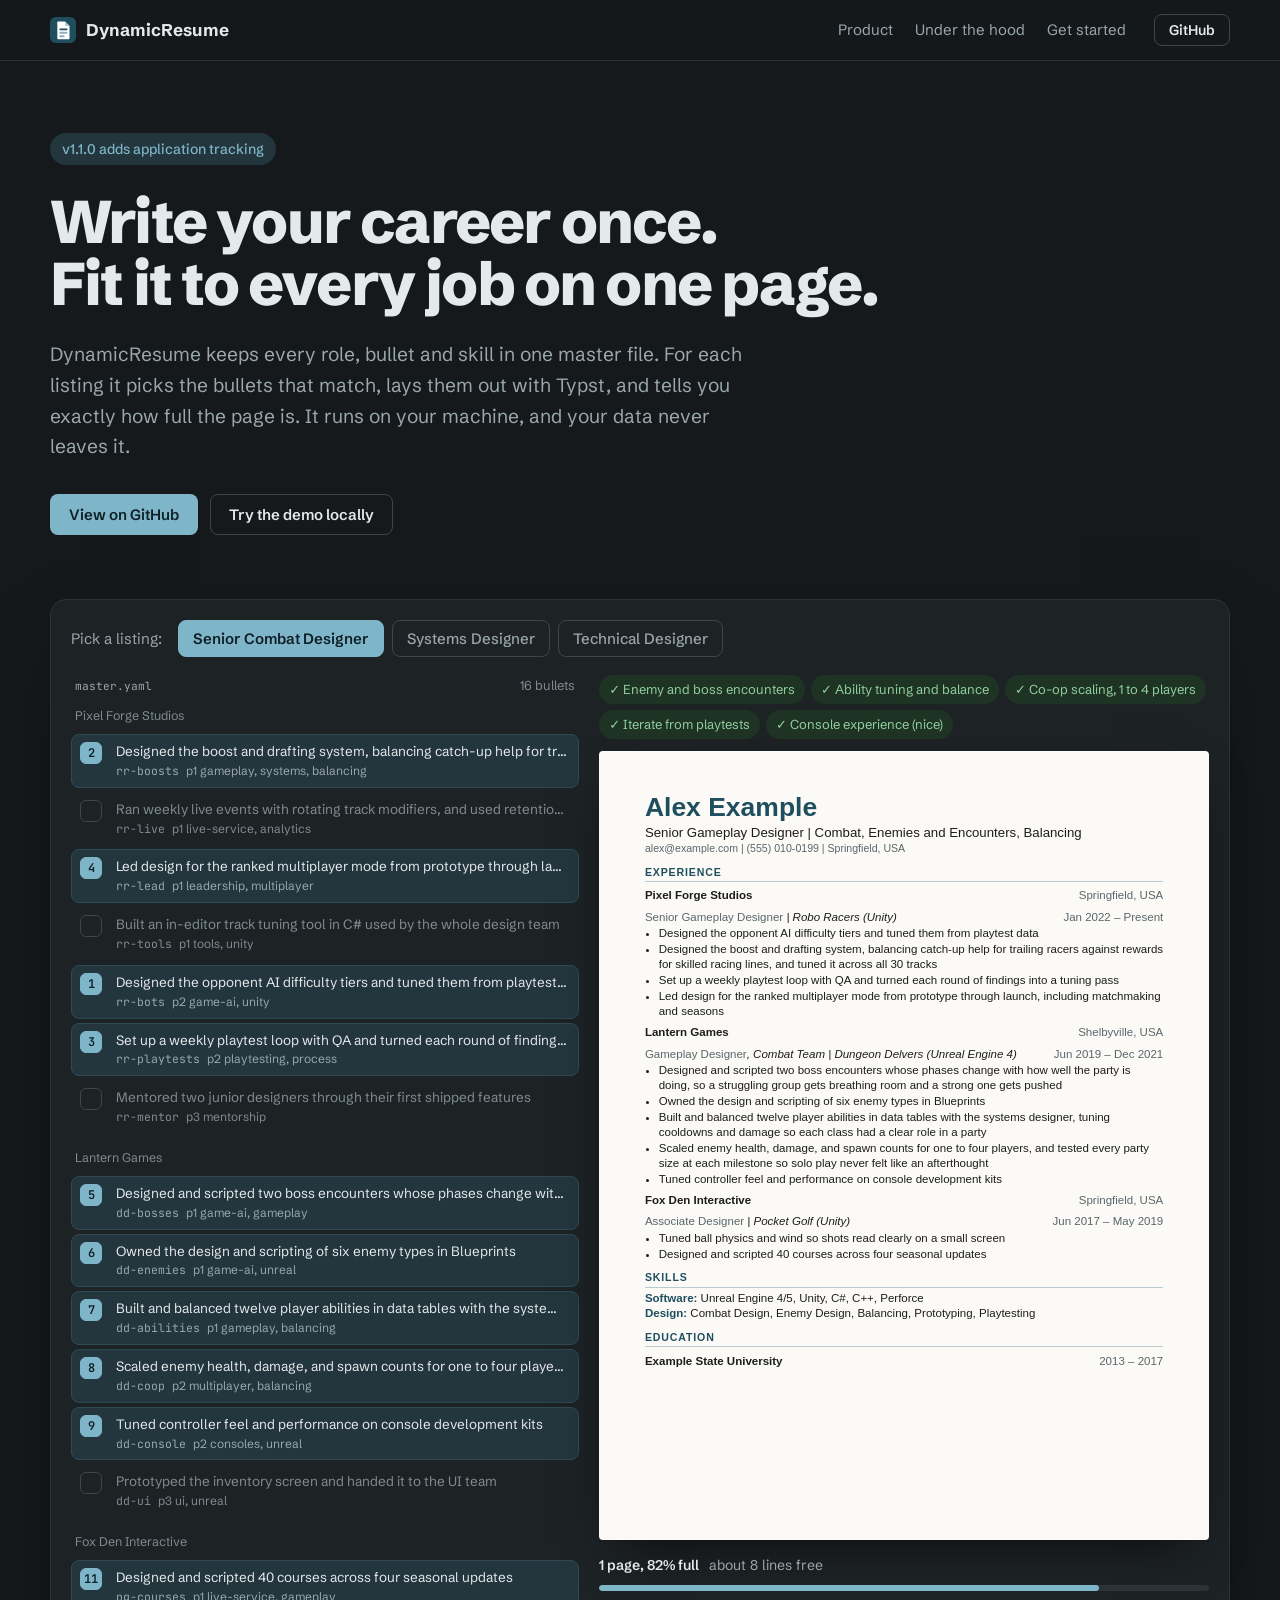
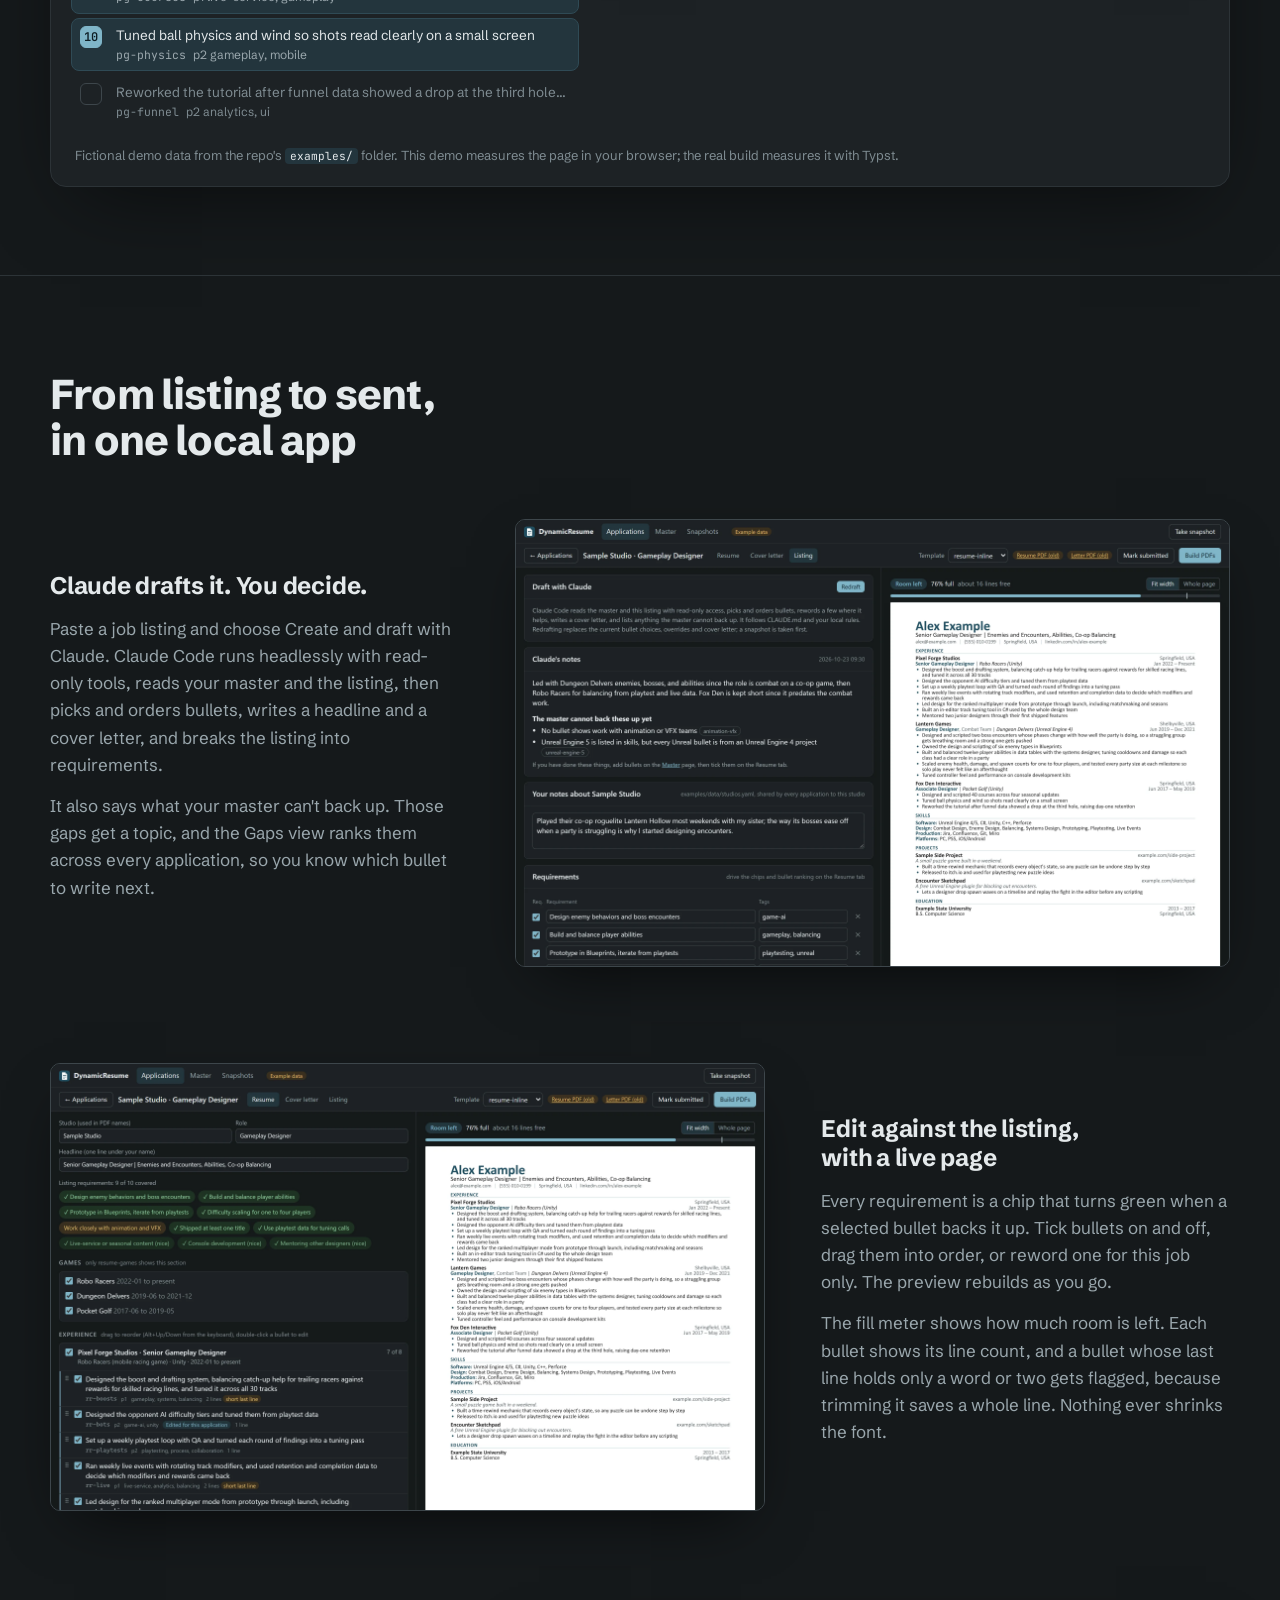
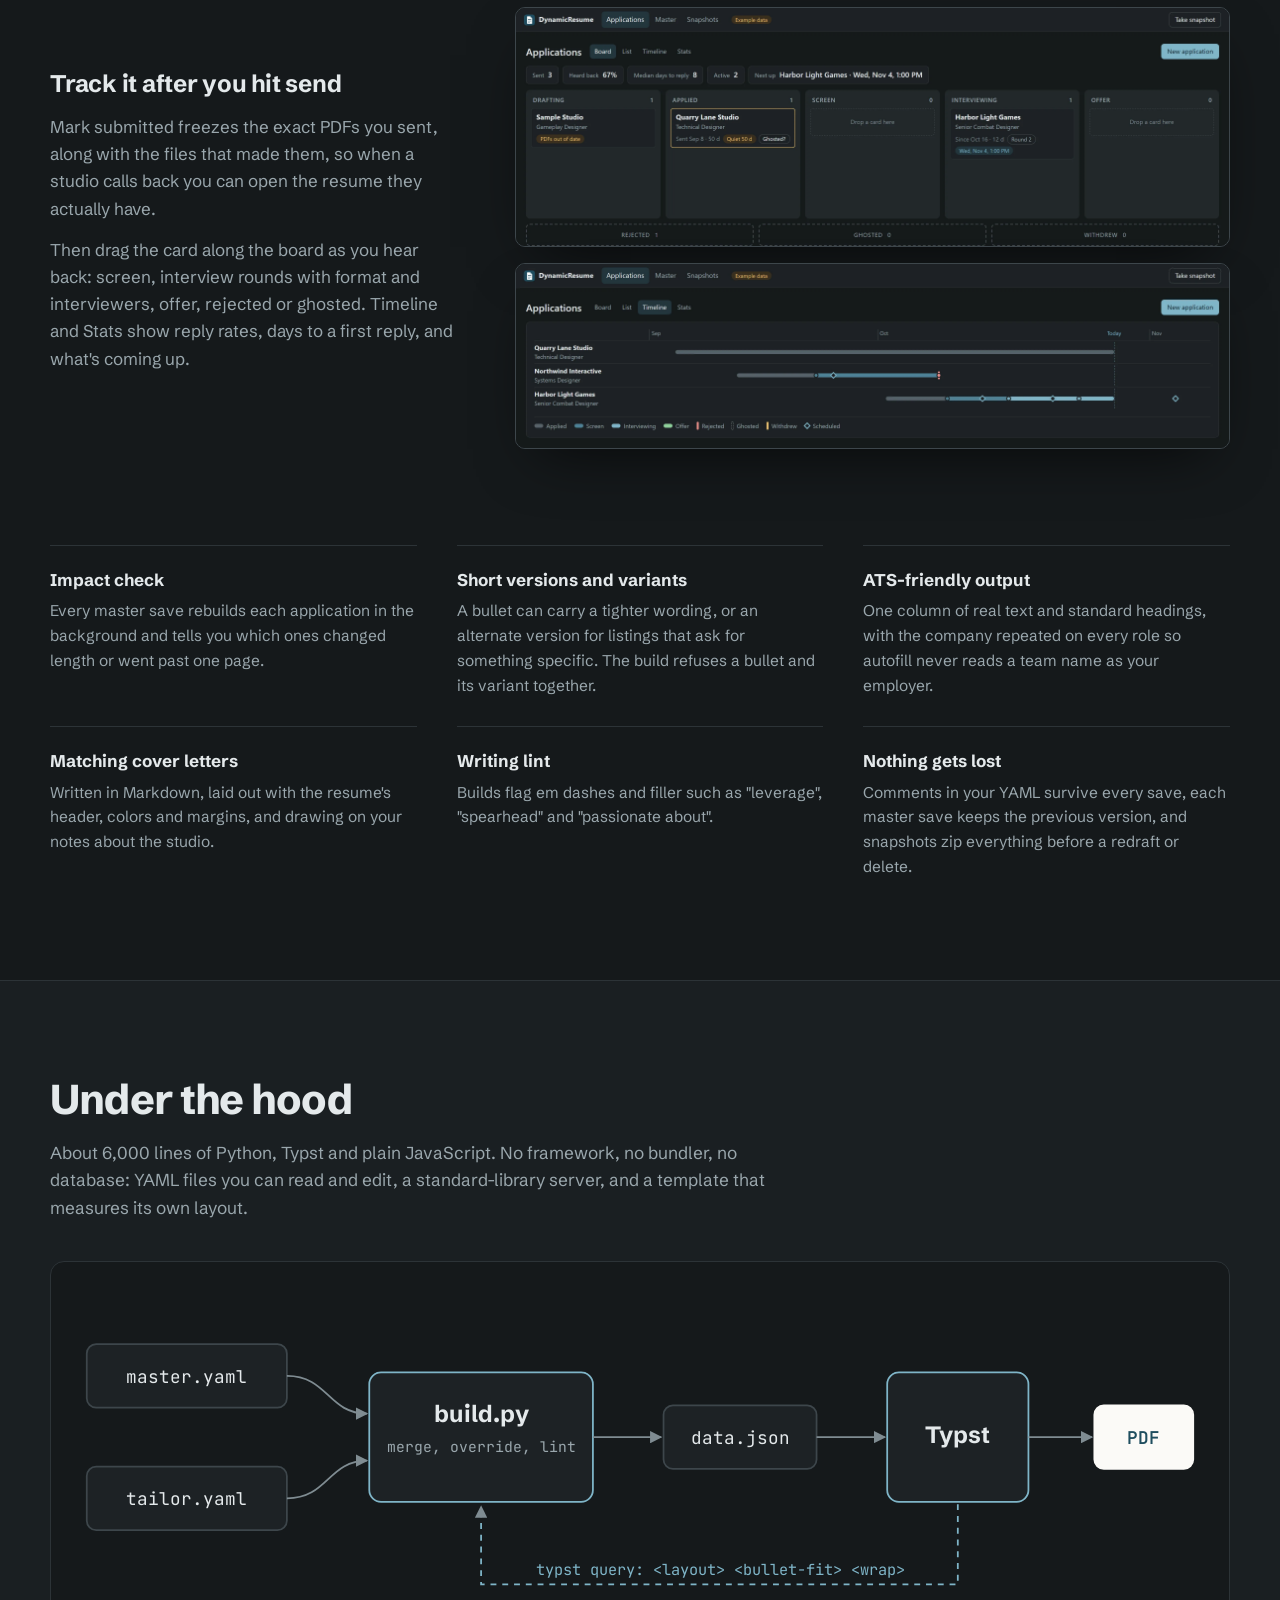
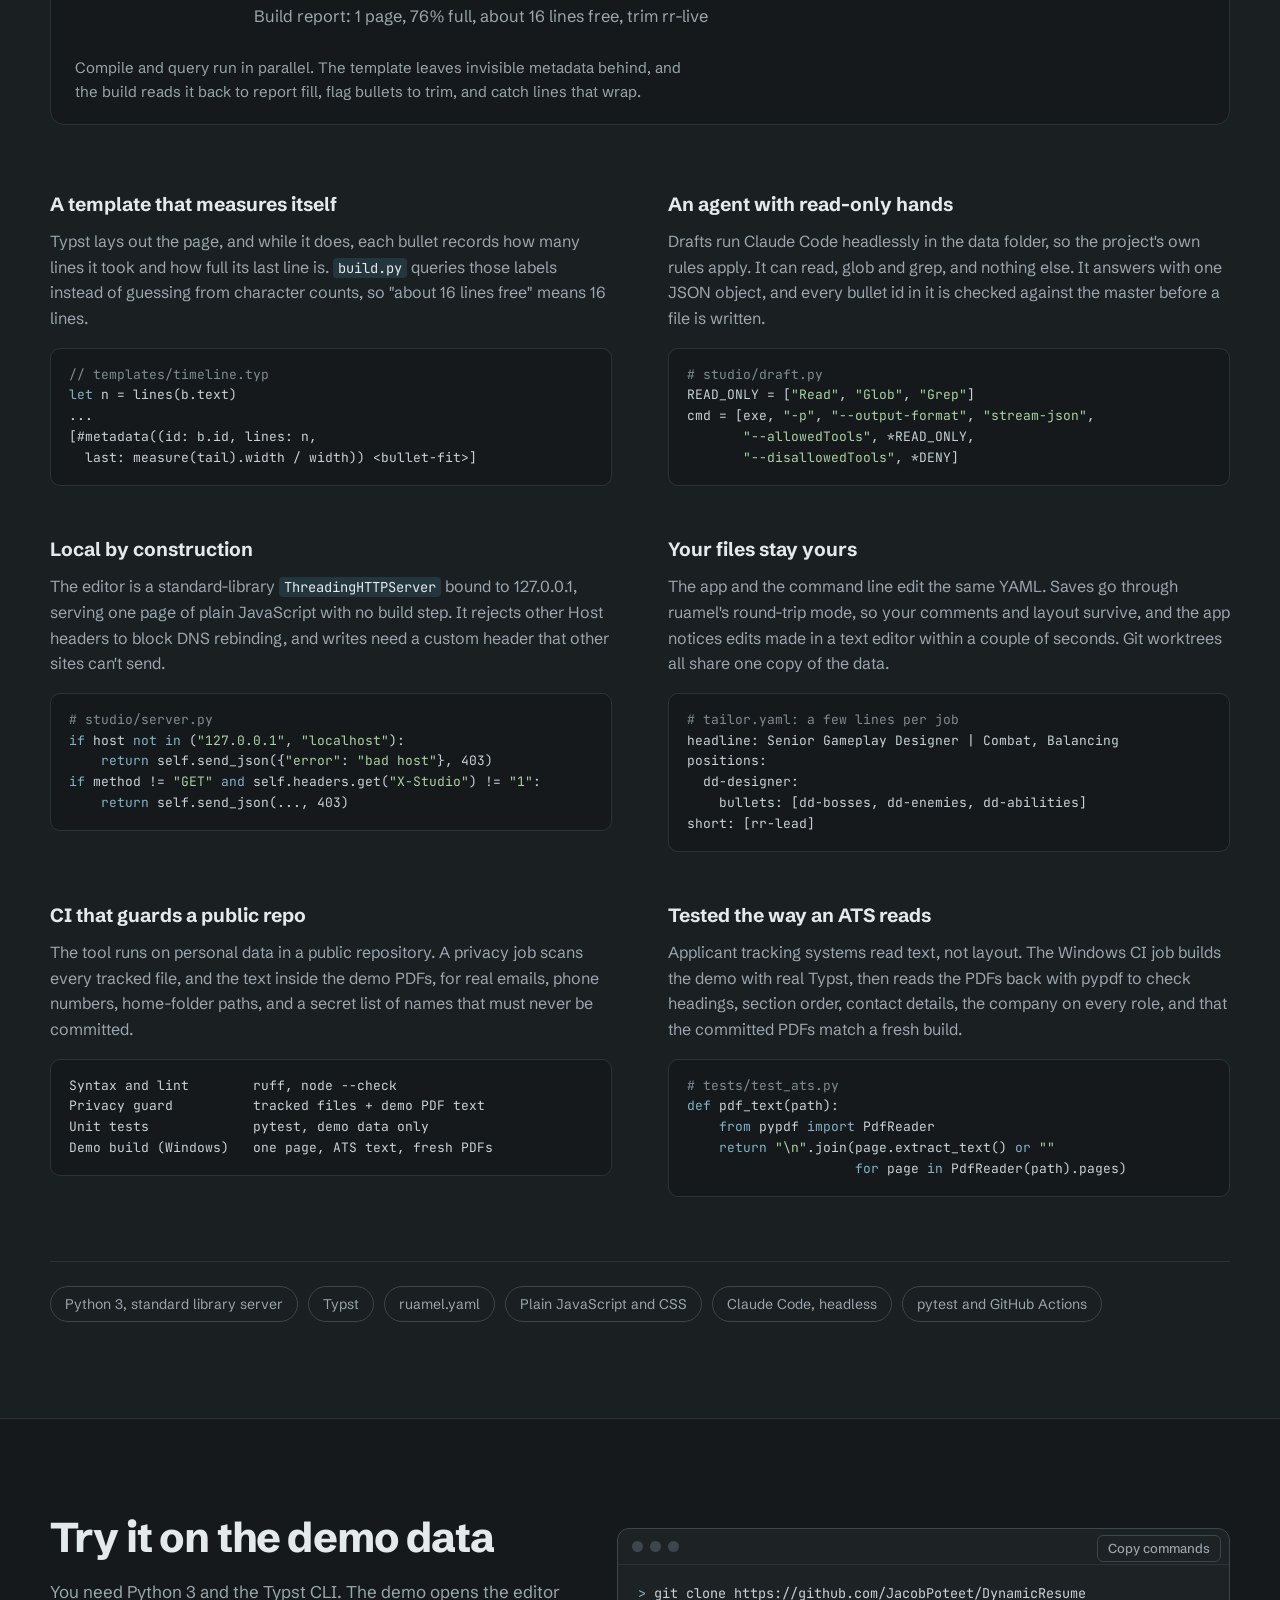
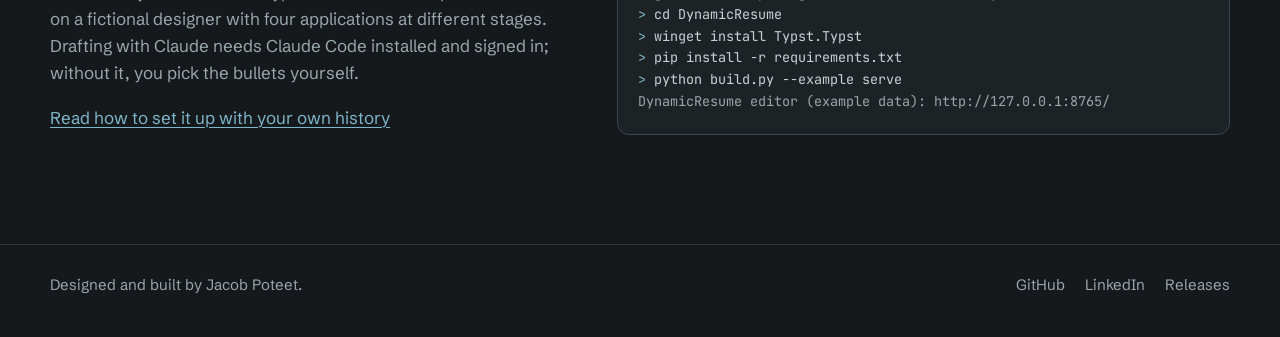
==== docs/index.html @ 776f8703 "Add a GitHub Pages project page; fix the editor's preview toggle - docs/: a project page served from" ====
<!doctype html>
<html lang="en">
<head>
<meta charset="utf-8">
<meta name="viewport" content="width=device-width, initial-scale=1">
<title>DynamicResume</title>
<meta name="description" content="Keep your whole career in one YAML file and build a tailored one-page resume and cover letter for every job, with a local editor, Claude drafts, Typst layout and application tracking.">
<meta name="theme-color" content="#15191b">
<meta property="og:title" content="DynamicResume">
<meta property="og:description" content="One master file of career data. A tailored, ATS-friendly one-page resume and cover letter for every job.">
<meta property="og:type" content="website">
<meta property="og:url" content="https://jacobpoteet.github.io/DynamicResume/">
<meta property="og:image" content="https://jacobpoteet.github.io/DynamicResume/img/og.jpg">
<meta name="twitter:card" content="summary_large_image">
<link rel="icon" href="assets/favicon.svg" type="image/svg+xml">
<link rel="preconnect" href="https://fonts.googleapis.com">
<link rel="preconnect" href="https://fonts.gstatic.com" crossorigin>
<link href="https://fonts.googleapis.com/css2?family=JetBrains+Mono:wght@400;500&family=Schibsted+Grotesk:ital,wght@0,400..800;1,400..600&display=swap" rel="stylesheet">
<link rel="stylesheet" href="assets/site.css">
</head>
<body>
<a class="skip" href="#main">Skip to content</a>

<header class="top">
  <div class="wrap top-in">
    <a class="brand" href="#top" aria-label="DynamicResume home">
      <img src="assets/favicon.svg" alt="" width="26" height="26">
      <span>DynamicResume</span>
    </a>
    <nav class="top-nav" aria-label="Sections">
      <a href="#tour">Product</a>
      <a href="#hood">Under the hood</a>
      <a href="#start">Get started</a>
    </nav>
    <a class="btn btn-ghost top-gh" href="https://github.com/JacobPoteet/DynamicResume">GitHub</a>
  </div>
</header>

<main id="main">

<!-- Hero: the product in one interaction -->
<section class="hero" id="top">
  <div class="wrap">
    <div class="hero-copy">
      <a class="release" href="https://github.com/JacobPoteet/DynamicResume/releases/latest">v1.1.0 adds application tracking</a>
      <h1>Write your career once.<br>Fit it to every job on one page.</h1>
      <p class="lede">DynamicResume keeps every role, bullet and skill in one master file. For each listing it picks the bullets that match, lays them out with Typst, and tells you exactly how full the page is. It runs on your machine, and your data never leaves it.</p>
      <div class="ctas">
        <a class="btn btn-solid" href="https://github.com/JacobPoteet/DynamicResume">View on GitHub</a>
        <a class="btn btn-ghost" href="#start">Try the demo locally</a>
      </div>
    </div>

    <div class="tailor" id="tailor">
      <div class="tailor-bar">
        <span class="tailor-q" id="tailor-q">Pick a listing:</span>
        <div class="listings" role="tablist" aria-labelledby="tailor-q">
          <button role="tab" data-l="combat" aria-selected="true">Senior Combat Designer</button>
          <button role="tab" data-l="systems" aria-selected="false">Systems Designer</button>
          <button role="tab" data-l="technical" aria-selected="false">Technical Designer</button>
        </div>
      </div>
      <div class="tailor-body">
        <div class="master" aria-label="master.yaml">
          <div class="pane-head"><code>master.yaml</code><span id="m-count"></span></div>
          <ol class="m-list" id="m-list"></ol>
        </div>
        <div class="out">
          <ul class="reqs" id="reqs" aria-label="Listing requirements"></ul>
          <div class="paper" id="paper" aria-live="polite"></div>
          <div class="fill">
            <div class="fill-line"><strong id="fill-pct"></strong><span id="fill-note"></span></div>
            <div class="meter"><i id="fill-bar"></i></div>
          </div>
        </div>
      </div>
      <p class="tailor-foot">Fictional demo data from the repo's <code>examples/</code> folder. This demo measures the page in your browser; the real build measures it with Typst.</p>
    </div>
  </div>
</section>

<!-- Product tour -->
<section class="tour" id="tour">
  <div class="wrap">
    <h2 class="sec">From listing to sent, in one local app</h2>

    <article class="feat">
      <div class="feat-copy">
        <h3>Claude drafts it. You decide.</h3>
        <p>Paste a job listing and choose Create and draft with Claude. Claude Code runs headlessly with read-only tools, reads your master and the listing, then picks and orders bullets, writes a headline and a cover letter, and breaks the listing into requirements.</p>
        <p>It also says what your master can't back up. Those gaps get a topic, and the Gaps view ranks them across every application, so you know which bullet to write next.</p>
      </div>
      <figure class="shot"><img src="img/listing.webp" width="2880" height="1800" loading="lazy" alt="The Listing tab: Claude's notes on what it led with, two gaps the master cannot back up, studio notes, and the editable requirement list, beside a live resume preview."></figure>
    </article>

    <article class="feat flip">
      <div class="feat-copy">
        <h3>Edit against the listing, with a live page</h3>
        <p>Every requirement is a chip that turns green when a selected bullet backs it up. Tick bullets on and off, drag them into order, or reword one for this job only. The preview rebuilds as you go.</p>
        <p>The fill meter shows how much room is left. Each bullet shows its line count, and a bullet whose last line holds only a word or two gets flagged, because trimming it saves a whole line. Nothing ever shrinks the font.</p>
      </div>
      <figure class="shot"><img src="img/resume.webp" width="2880" height="1800" loading="lazy" alt="The Resume tab: nine of ten listing requirements covered, bullets with ids, priorities, tags and line counts, and a live one-page preview that is 76 percent full."></figure>
    </article>

    <article class="feat">
      <div class="feat-copy">
        <h3>Track it after you hit send</h3>
        <p>Mark submitted freezes the exact PDFs you sent, along with the files that made them, so when a studio calls back you can open the resume they actually have.</p>
        <p>Then drag the card along the board as you hear back: screen, interview rounds with format and interviewers, offer, rejected or ghosted. Timeline and Stats show reply rates, days to a first reply, and what's coming up.</p>
      </div>
      <div class="shot-stack">
        <figure class="shot"><img src="img/board.webp" width="2880" height="960" loading="lazy" alt="The application board with Drafting, Applied, Screen, Interviewing and Offer columns, a quiet card offering Ghosted, and a scheduled second-round interview."></figure>
        <figure class="shot"><img src="img/timeline.webp" width="2880" height="744" loading="lazy" alt="The timeline: three applications drawn across September to November, with stage changes, scheduled interviews and a rejection."></figure>
      </div>
    </article>

    <dl class="more">
      <div><dt>Impact check</dt><dd>Every master save rebuilds each application in the background and tells you which ones changed length or went past one page.</dd></div>
      <div><dt>Short versions and variants</dt><dd>A bullet can carry a tighter wording, or an alternate version for listings that ask for something specific. The build refuses a bullet and its variant together.</dd></div>
      <div><dt>ATS-friendly output</dt><dd>One column of real text and standard headings, with the company repeated on every role so autofill never reads a team name as your employer.</dd></div>
      <div><dt>Matching cover letters</dt><dd>Written in Markdown, laid out with the resume's header, colors and margins, and drawing on your notes about the studio.</dd></div>
      <div><dt>Writing lint</dt><dd>Builds flag em dashes and filler such as "leverage", "spearhead" and "passionate about".</dd></div>
      <div><dt>Nothing gets lost</dt><dd>Comments in your YAML survive every save, each master save keeps the previous version, and snapshots zip everything before a redraft or delete.</dd></div>
    </dl>
  </div>
</section>

<!-- Under the hood -->
<section class="hood" id="hood">
  <div class="wrap">
    <h2 class="sec">Under the hood</h2>
    <p class="sec-lede">About 6,000 lines of Python, Typst and plain JavaScript. No framework, no bundler, no database: YAML files you can read and edit, a standard-library server, and a template that measures its own layout.</p>

    <figure class="pipe" aria-labelledby="pipe-cap">
      <svg viewBox="0 0 960 300" role="img" aria-labelledby="pipe-title pipe-desc">
        <title id="pipe-title">Build pipeline</title>
        <desc id="pipe-desc">master.yaml and tailor.yaml go into build.py, which merges, overrides and lints them into resolved JSON. Typst compiles the JSON to a PDF and, in parallel, answers a metadata query with the page layout and each bullet's fit, which build.py turns into a fill report.</desc>
        <defs>
          <marker id="ah" viewBox="0 0 10 10" refX="9" refY="5" markerWidth="7" markerHeight="7" orient="auto-start-reverse"><path d="M0 0 10 5 0 10z" class="ah"/></marker>
        </defs>
        <g class="node file"><rect x="10" y="46" width="170" height="54" rx="8"/><text x="95" y="79">master.yaml</text></g>
        <g class="node file"><rect x="10" y="150" width="170" height="54" rx="8"/><text x="95" y="183">tailor.yaml</text></g>
        <g class="node core"><rect x="250" y="70" width="190" height="110" rx="10"/><text x="345" y="112" class="big">build.py</text><text x="345" y="138" class="sub">merge, override, lint</text></g>
        <g class="node file"><rect x="500" y="98" width="130" height="54" rx="8"/><text x="565" y="131">data.json</text></g>
        <g class="node core"><rect x="690" y="70" width="120" height="110" rx="10"/><text x="750" y="130" class="big">Typst</text></g>
        <g class="node out"><rect x="866" y="98" width="84" height="54" rx="8"/><text x="908" y="131">PDF</text></g>
        <path class="edge" d="M180 73 C215 73 215 105 248 105" marker-end="url(#ah)"/>
        <path class="edge" d="M180 177 C215 177 215 145 248 145" marker-end="url(#ah)"/>
        <path class="edge" d="M440 125 H498" marker-end="url(#ah)"/>
        <path class="edge" d="M630 125 H688" marker-end="url(#ah)"/>
        <path class="edge" d="M810 125 H864" marker-end="url(#ah)"/>
        <path class="edge back" d="M750 182 V250 H345 V184" marker-end="url(#ah)"/>
        <text x="548" y="242" class="lbl">typst query: &lt;layout&gt; &lt;bullet-fit&gt; &lt;wrap&gt;</text>
        <text x="345" y="282" class="lbl dim">Build report: 1 page, 76% full, about 16 lines free, trim rr-live</text>
      </svg>
      <figcaption id="pipe-cap">Compile and query run in parallel. The template leaves invisible metadata behind, and the build reads it back to report fill, flag bullets to trim, and catch lines that wrap.</figcaption>
    </figure>

    <div class="notes">
      <article class="note">
        <h3>A template that measures itself</h3>
        <p>Typst lays out the page, and while it does, each bullet records how many lines it took and how full its last line is. <code>build.py</code> queries those labels instead of guessing from character counts, so "about 16 lines free" means 16 lines.</p>
<pre><code><span class="c">// templates/timeline.typ</span>
<span class="k">let</span> n = lines(b.text)
...
[#metadata((id: b.id, lines: n,
  last: measure(tail).width / width)) &lt;bullet-fit&gt;]</code></pre>
      </article>

      <article class="note">
        <h3>An agent with read-only hands</h3>
        <p>Drafts run Claude Code headlessly in the data folder, so the project's own rules apply. It can read, glob and grep, and nothing else. It answers with one JSON object, and every bullet id in it is checked against the master before a file is written.</p>
<pre><code><span class="c"># studio/draft.py</span>
READ_ONLY = [<span class="s">"Read"</span>, <span class="s">"Glob"</span>, <span class="s">"Grep"</span>]
cmd = [exe, <span class="s">"-p"</span>, <span class="s">"--output-format"</span>, <span class="s">"stream-json"</span>,
       <span class="s">"--allowedTools"</span>, *READ_ONLY,
       <span class="s">"--disallowedTools"</span>, *DENY]</code></pre>
      </article>

      <article class="note">
        <h3>Local by construction</h3>
        <p>The editor is a standard-library <code>ThreadingHTTPServer</code> bound to 127.0.0.1, serving one page of plain JavaScript with no build step. It rejects other Host headers to block DNS rebinding, and writes need a custom header that other sites can't send.</p>
<pre><code><span class="c"># studio/server.py</span>
<span class="k">if</span> host <span class="k">not in</span> (<span class="s">"127.0.0.1"</span>, <span class="s">"localhost"</span>):
    <span class="k">return</span> self.send_json({<span class="s">"error"</span>: <span class="s">"bad host"</span>}, 403)
<span class="k">if</span> method != <span class="s">"GET"</span> <span class="k">and</span> self.headers.get(<span class="s">"X-Studio"</span>) != <span class="s">"1"</span>:
    <span class="k">return</span> self.send_json(..., 403)</code></pre>
      </article>

      <article class="note">
        <h3>Your files stay yours</h3>
        <p>The app and the command line edit the same YAML. Saves go through ruamel's round-trip mode, so your comments and layout survive, and the app notices edits made in a text editor within a couple of seconds. Git worktrees all share one copy of the data.</p>
<pre><code><span class="c"># tailor.yaml: a few lines per job</span>
headline: Senior Gameplay Designer | Combat, Balancing
positions:
  dd-designer:
    bullets: [dd-bosses, dd-enemies, dd-abilities]
short: [rr-lead]</code></pre>
      </article>

      <article class="note">
        <h3>CI that guards a public repo</h3>
        <p>The tool runs on personal data in a public repository. A privacy job scans every tracked file, and the text inside the demo PDFs, for real emails, phone numbers, home-folder paths, and a secret list of names that must never be committed.</p>
<pre><code>Syntax and lint        ruff, node --check
Privacy guard          tracked files + demo PDF text
Unit tests             pytest, demo data only
Demo build (Windows)   one page, ATS text, fresh PDFs</code></pre>
      </article>

      <article class="note">
        <h3>Tested the way an ATS reads</h3>
        <p>Applicant tracking systems read text, not layout. The Windows CI job builds the demo with real Typst, then reads the PDFs back with pypdf to check headings, section order, contact details, the company on every role, and that the committed PDFs match a fresh build.</p>
<pre><code><span class="c"># tests/test_ats.py</span>
<span class="k">def</span> pdf_text(path):
    <span class="k">from</span> pypdf <span class="k">import</span> PdfReader
    <span class="k">return</span> <span class="s">"\n"</span>.join(page.extract_text() <span class="k">or</span> <span class="s">""</span>
                     <span class="k">for</span> page <span class="k">in</span> PdfReader(path).pages)</code></pre>
      </article>
    </div>

    <ul class="stack" aria-label="Built with">
      <li>Python 3, standard library server</li>
      <li>Typst</li>
      <li>ruamel.yaml</li>
      <li>Plain JavaScript and CSS</li>
      <li>Claude Code, headless</li>
      <li>pytest and GitHub Actions</li>
    </ul>
  </div>
</section>

<!-- Get started -->
<section class="start" id="start">
  <div class="wrap start-in">
    <div>
      <h2 class="sec">Try it on the demo data</h2>
      <p>You need Python 3 and the Typst CLI. The demo opens the editor on a fictional designer with four applications at different stages. Drafting with Claude needs Claude Code installed and signed in; without it, you pick the bullets yourself.</p>
      <p><a href="https://github.com/JacobPoteet/DynamicResume#using-it-for-real">Read how to set it up with your own history</a></p>
    </div>
    <div class="term">
      <div class="term-bar"><span></span><span></span><span></span></div>
<pre><code><span class="p">&gt;</span> git clone https://github.com/JacobPoteet/DynamicResume
<span class="p">&gt;</span> cd DynamicResume
<span class="p">&gt;</span> winget install Typst.Typst
<span class="p">&gt;</span> pip install -r requirements.txt
<span class="p">&gt;</span> python build.py --example serve
<span class="o">DynamicResume editor (example data): http://127.0.0.1:8765/</span></code></pre>
      <button class="copy" type="button" data-copy="git clone https://github.com/JacobPoteet/DynamicResume&#10;cd DynamicResume&#10;winget install Typst.Typst&#10;pip install -r requirements.txt&#10;python build.py --example serve">Copy commands</button>
    </div>
  </div>
</section>

</main>

<footer class="foot">
  <div class="wrap foot-in">
    <p>Designed and built by Jacob Poteet.</p>
    <nav aria-label="Author">
      <a href="https://github.com/JacobPoteet">GitHub</a>
      <a href="https://www.linkedin.com/in/JacobPoteet">LinkedIn</a>
      <a href="https://github.com/JacobPoteet/DynamicResume/releases">Releases</a>
    </nav>
  </div>
</footer>

<script src="assets/site.js"></script>
</body>
</html>
---- docs/assets/site.css ----
/* DynamicResume project page. Colors are the editor app's dark theme, plus the resume's
   paper and ink, so screenshots and the live demo sit in the page as they look in use. */
:root {
  --bg: #15191b;
  --panel: #1d2225;
  --panel-2: #1a1f22;
  --ink: #e4e9eb;
  --muted: #9aa7ad;
  --faint: #7f8c92;
  --line: #2c3337;
  --line-strong: #3d464b;
  --accent: #7fb5c8;
  --accent-ink: #0e1f26;
  --accent-soft: #23353d;
  --good: #8fd09d;
  --good-soft: #1f3324;
  --warn: #e5bd6a;
  --warn-soft: #3a3020;
  --paper: #fbfaf7;
  --paper-ink: #1d1d1d;
  --paper-accent: #1f4e5f;
  --paper-muted: #5a666b;
  --paper-rule: #b9ccd3;
  --sans: "Schibsted Grotesk", system-ui, "Segoe UI", sans-serif;
  --mono: "JetBrains Mono", ui-monospace, Consolas, monospace;
  --resume: Calibri, Carlito, "Segoe UI", Arial, sans-serif;
  color-scheme: dark;
}

* { box-sizing: border-box; }
html { scroll-behavior: smooth; scroll-padding-top: 72px; }
body {
  margin: 0;
  background: var(--bg);
  color: var(--ink);
  font: 17px/1.6 var(--sans);
  -webkit-font-smoothing: antialiased;
  text-rendering: optimizeLegibility;
}
img { max-width: 100%; height: auto; display: block; }
a { color: var(--accent); text-underline-offset: 3px; text-decoration-thickness: 1px; }
a:hover { color: var(--ink); }
:focus-visible { outline: 2px solid var(--accent); outline-offset: 3px; border-radius: 4px; }
code { font-family: var(--mono); font-size: 0.86em; font-variant-ligatures: none; }
p code, li code, .tailor-foot code { overflow-wrap: anywhere; background: var(--accent-soft); padding: 1px 5px; border-radius: 4px; color: var(--ink); }

.wrap { width: min(1180px, 100% - 32px); margin-inline: auto; }
.skip { position: absolute; left: -999px; top: 8px; background: var(--accent); color: var(--accent-ink); padding: 8px 12px; border-radius: 6px; z-index: 20; }
.skip:focus { left: 16px; }

/* buttons */
.btn {
  display: inline-flex; align-items: center; gap: 8px;
  font: 600 15px/1 var(--sans); text-decoration: none;
  padding: 12px 18px; border-radius: 8px; border: 1px solid transparent;
  transition: background 0.15s, border-color 0.15s, color 0.15s;
}
.btn-solid { background: var(--accent); color: var(--accent-ink); }
.btn-solid:hover { background: #a4cddb; color: var(--accent-ink); }
.btn-ghost { border-color: var(--line-strong); color: var(--ink); }
.btn-ghost:hover { border-color: var(--accent); color: var(--ink); }

/* top bar */
.top {
  position: sticky; top: 0; z-index: 10;
  background: rgba(21, 25, 27, 0.82);
  backdrop-filter: blur(10px); -webkit-backdrop-filter: blur(10px);
  border-bottom: 1px solid var(--line);
}
.top-in { display: flex; align-items: center; gap: 28px; height: 60px; }
.brand { display: flex; align-items: center; gap: 10px; color: var(--ink); text-decoration: none; font-weight: 700; font-size: 17px; }
.top-nav { display: flex; gap: 22px; margin-left: auto; }
.top-nav a { color: var(--muted); text-decoration: none; font-size: 15px; }
.top-nav a:hover { color: var(--ink); }
.top-gh { padding: 8px 14px; font-size: 14px; }

/* hero */
.hero { padding: 72px 0 88px; }
.hero-copy { max-width: 1060px; }
.release {
  display: inline-block; font-size: 14px; font-weight: 500; text-decoration: none;
  color: var(--accent); background: var(--accent-soft);
  padding: 5px 12px; border-radius: 999px; margin-bottom: 26px;
}
.release:hover { color: var(--ink); }
h1 {
  font-size: clamp(2.3rem, 4.7vw, 4rem);
  line-height: 1.03; letter-spacing: -0.03em; font-weight: 800;
  margin: 0 0 24px; text-wrap: balance;
}
.lede { font-size: clamp(1.05rem, 1.6vw, 1.2rem); color: var(--muted); max-width: 60ch; text-wrap: pretty; margin: 0 0 32px; }
.ctas { display: flex; flex-wrap: wrap; gap: 12px; }

/* hero demo: master bullets on the left, the tailored page on the right */
.tailor {
  margin-top: 64px;
  background: var(--panel); border: 1px solid var(--line); border-radius: 16px;
  padding: 20px; box-shadow: 0 30px 80px -30px rgba(0, 0, 0, 0.6);
}
.tailor-bar { display: flex; align-items: center; flex-wrap: wrap; gap: 10px 16px; margin-bottom: 18px; }
.tailor-q { color: var(--muted); font-size: 15px; }
.listings { display: flex; flex-wrap: wrap; gap: 8px; }
.listings button {
  font: 500 15px/1 var(--sans); color: var(--muted); background: transparent;
  border: 1px solid var(--line-strong); border-radius: 8px; padding: 10px 14px; cursor: pointer;
  transition: background 0.15s, color 0.15s, border-color 0.15s;
}
.listings button:hover { color: var(--ink); border-color: var(--accent); }
.listings button[aria-selected=true] { background: var(--accent); border-color: var(--accent); color: var(--accent-ink); font-weight: 600; }

.tailor-body { display: grid; grid-template-columns: minmax(0, 5fr) minmax(0, 6fr); gap: 20px; align-items: start; }
.pane-head { display: flex; justify-content: space-between; align-items: baseline; font-size: 13px; color: var(--faint); padding: 0 4px 10px; }
.pane-head code { color: var(--muted); }

.m-list { list-style: none; margin: 0; padding: 0; display: grid; gap: 4px; }
.m-pos { font-size: 12.5px; color: var(--faint); padding: 10px 4px 4px; }
.m-pos:first-child { padding-top: 0; }
.m-b {
  display: grid; grid-template-columns: 26px minmax(0, 1fr); gap: 10px; align-items: start;
  padding: 7px 10px 7px 8px; border-radius: 8px; min-width: 0; border: 1px solid transparent;
  font-size: 13.5px; line-height: 1.4; color: var(--faint);
  transition: color 0.3s, background 0.3s, border-color 0.3s;
}
.m-b .n {
  width: 22px; height: 22px; border-radius: 6px; display: grid; place-items: center;
  font: 600 12px/1 var(--mono); color: transparent; border: 1px solid var(--line-strong);
  transition: background 0.3s, color 0.3s, border-color 0.3s, transform 0.3s;
}
.m-b .t { display: block; overflow: hidden; text-overflow: ellipsis; white-space: nowrap; }
.m-b .meta { display: block; margin-top: 2px; font-size: 12px; color: var(--faint); }
.m-b .meta code { font-size: 11.5px; color: inherit; background: none; padding: 0; margin-right: 4px; }
.m-b.on { color: var(--ink); background: var(--accent-soft); border-color: #2f4a55; }
.m-b.on .n { background: var(--accent); border-color: var(--accent); color: var(--accent-ink); }
.m-b.on .meta { color: var(--muted); }

.reqs { list-style: none; margin: 0 0 12px; padding: 0; display: flex; flex-wrap: wrap; gap: 6px; min-height: 64px; align-content: flex-start; }
.reqs li { font-size: 13px; padding: 4px 10px; border-radius: 999px; background: var(--good-soft); color: var(--good); }
.reqs li.gap { background: var(--warn-soft); color: var(--warn); }

.paper {
  background: var(--paper); color: var(--paper-ink); border-radius: 4px;
  aspect-ratio: 8.5 / 11; overflow: hidden;
  padding: 7% 7.5%; font-family: var(--resume);
  font-size: clamp(8px, 0.9vw, 13px); line-height: 1.3;
  box-shadow: 0 1px 0 rgba(255, 255, 255, 0.06) inset, 0 20px 50px -20px rgba(0, 0, 0, 0.7);
}
.paper .nm { font-size: 2.3em; font-weight: 700; color: var(--paper-accent); line-height: 1.05; }
.paper .hl { font-size: 1.15em; margin-top: 0.15em; }
.paper .ct { color: var(--paper-muted); font-size: 0.92em; margin-top: 0.15em; }
.paper .sh {
  margin: 0.9em 0 0.35em; padding-bottom: 0.15em; border-bottom: 1px solid var(--paper-rule);
  color: var(--paper-accent); font-weight: 700; font-size: 0.92em; letter-spacing: 0.08em; text-transform: uppercase;
}
.paper .co { display: flex; justify-content: space-between; gap: 1em; margin-top: 0.55em; font-weight: 700; }
.paper .co span { font-weight: 400; color: var(--paper-muted); white-space: nowrap; }
.paper .ro { color: var(--paper-accent); font-weight: 700; }
.paper .ro i { color: var(--paper-ink); font-weight: 400; }
.paper ul { margin: 0.15em 0 0; padding-left: 1.2em; }
.paper li { margin: 0.08em 0; }
.paper li.in { animation: rise 0.45s cubic-bezier(0.2, 0.7, 0.2, 1) both; animation-delay: calc(var(--i) * 35ms); }
.paper .sk b { color: var(--paper-accent); }
@keyframes rise { from { opacity: 0; transform: translateY(6px); } }

.fill { margin-top: 14px; }
.fill-line { display: flex; gap: 10px; align-items: baseline; font-size: 14px; }
.fill-line strong { font-weight: 600; }
.fill-line span { color: var(--muted); }
.meter { height: 6px; border-radius: 3px; background: var(--line); margin-top: 8px; overflow: hidden; }
.meter i { display: block; height: 100%; width: 0; background: var(--accent); border-radius: 3px; transition: width 0.5s cubic-bezier(0.2, 0.7, 0.2, 1); }
.tailor-foot { margin: 16px 4px 0; font-size: 13px; color: var(--faint); }

/* sections */
.sec { font-size: clamp(1.8rem, 3.4vw, 2.6rem); line-height: 1.1; letter-spacing: -0.02em; font-weight: 750; margin: 0 0 16px; text-wrap: balance; }
.sec-lede { color: var(--muted); max-width: 66ch; margin: 0 0 40px; font-size: 1.08rem; }

.tour { padding: 96px 0 72px; border-top: 1px solid var(--line); }
.tour .sec { margin-bottom: 56px; max-width: 18ch; }
.feat { display: grid; grid-template-columns: minmax(0, 4fr) minmax(0, 7fr); gap: 56px; align-items: center; margin-bottom: 96px; }
.feat.flip { grid-template-columns: minmax(0, 7fr) minmax(0, 4fr); }
.feat.flip .feat-copy { order: 2; }
.feat h3 { text-wrap: balance; font-size: 1.5rem; line-height: 1.2; letter-spacing: -0.01em; margin: 0 0 14px; font-weight: 700; }
.feat p { color: var(--muted); margin: 0 0 14px; }
.shot { margin: 0; border-radius: 10px; overflow: hidden; border: 1px solid var(--line-strong); box-shadow: 0 24px 60px -24px rgba(0, 0, 0, 0.7); }
.shot-stack { display: grid; gap: 16px; }

.more { display: grid; grid-template-columns: repeat(3, minmax(0, 1fr)); gap: 0 40px; margin: 0; }
.more div { border-top: 1px solid var(--line); padding: 20px 0 28px; }
.more dt { font-weight: 700; margin-bottom: 6px; }
.more dd { margin: 0; color: var(--muted); font-size: 15.5px; }

/* under the hood */
.hood { padding: 96px 0; background: var(--panel-2); border-block: 1px solid var(--line); }
.pipe { margin: 0 0 64px; padding: 28px 24px 20px; background: var(--bg); border: 1px solid var(--line); border-radius: 14px; }
.pipe svg { width: 100%; height: auto; display: block; font-family: var(--mono); font-variant-ligatures: none; }
.pipe .node rect { fill: var(--panel); stroke: var(--line-strong); stroke-width: 1.5; }
.pipe .node.core rect { stroke: var(--accent); }
.pipe .node.out rect { fill: var(--paper); stroke: var(--paper); }
.pipe .node text { fill: var(--ink); font-size: 15px; text-anchor: middle; }
.pipe .node.out text { fill: var(--paper-accent); font-weight: 600; }
.pipe .node text.big { font-family: var(--sans); font-weight: 700; font-size: 20px; }
.pipe .node text.sub { fill: var(--muted); font-size: 12.5px; }
.pipe .edge { fill: none; stroke: var(--faint); stroke-width: 1.5; }
.pipe .edge.back { stroke: var(--accent); stroke-dasharray: 5 5; }
.pipe .ah { fill: var(--faint); }
.pipe .lbl { fill: var(--accent); font-size: 13px; text-anchor: middle; }
.pipe .lbl.dim { fill: var(--muted); font-family: var(--sans); font-size: 14px; }
.pipe figcaption { color: var(--muted); font-size: 15px; margin-top: 12px; max-width: 70ch; }

.notes { display: grid; grid-template-columns: repeat(2, minmax(0, 1fr)); gap: 48px 56px; }
.note h3 { font-size: 1.2rem; margin: 0 0 10px; font-weight: 700; }
.note p { color: var(--muted); margin: 0 0 16px; font-size: 16px; }
pre {
  margin: 0; padding: 16px 18px; overflow-x: auto;
  background: var(--bg); border: 1px solid var(--line); border-radius: 10px;
  font: 13px/1.6 var(--mono); color: #c8d2d6; font-variant-ligatures: none;
}
pre code { font-size: inherit; }
pre .c { color: var(--faint); }
pre .k { color: var(--accent); }
pre .s { color: #a9d3a0; }
pre .p { color: var(--accent); user-select: none; }
pre .o { color: var(--muted); }

.stack { list-style: none; margin: 64px 0 0; padding: 24px 0 0; border-top: 1px solid var(--line); display: flex; flex-wrap: wrap; gap: 10px; }
.stack li { font-size: 14px; color: var(--muted); border: 1px solid var(--line-strong); border-radius: 999px; padding: 6px 14px; }

/* get started */
.start { padding: 96px 0; }
.start-in { display: grid; grid-template-columns: minmax(0, 5fr) minmax(0, 6fr); gap: 56px; align-items: center; }
.start p { color: var(--muted); max-width: 52ch; }
.term { position: relative; background: var(--panel); border: 1px solid var(--line-strong); border-radius: 12px; overflow: hidden; }
.term-bar { display: flex; gap: 7px; padding: 12px 14px; border-bottom: 1px solid var(--line); }
.term-bar span { width: 11px; height: 11px; border-radius: 50%; background: var(--line-strong); }
.term pre { border: 0; border-radius: 0; background: transparent; padding: 18px 20px 22px; font-size: 13.5px; }
.copy {
  position: absolute; top: 6px; right: 8px;
  font: 500 13px/1 var(--sans); color: var(--muted); background: transparent;
  border: 1px solid var(--line-strong); border-radius: 6px; padding: 6px 10px; cursor: pointer;
}
.copy:hover { color: var(--ink); border-color: var(--accent); }

.foot { border-top: 1px solid var(--line); padding: 28px 0 40px; }
.foot-in { display: flex; flex-wrap: wrap; justify-content: space-between; gap: 12px 24px; align-items: center; }
.foot p { margin: 0; color: var(--muted); font-size: 15px; }
.foot nav { display: flex; gap: 20px; }
.foot a { color: var(--muted); text-decoration: none; font-size: 15px; }
.foot a:hover { color: var(--ink); }

/* responsive */
@media (max-width: 1000px) {
  .feat, .feat.flip { grid-template-columns: 1fr; gap: 28px; margin-bottom: 72px; }
  .feat.flip .feat-copy { order: 0; }
  .feat-copy { max-width: 64ch; }
  .more { grid-template-columns: repeat(2, minmax(0, 1fr)); }
  .start-in { grid-template-columns: 1fr; gap: 32px; }
}
@media (max-width: 860px) {
  .tailor-body { grid-template-columns: 1fr; }
  .master { order: 2; }
  .m-list { max-height: 340px; overflow-y: auto; padding-right: 4px; }
  .paper { font-size: clamp(6px, 1.78vw, 12.5px); }
  .notes { grid-template-columns: minmax(0, 1fr); gap: 40px; }
  .pipe { padding: 16px 12px 14px; overflow-x: auto; }
  .pipe svg { min-width: 640px; }
}
@media (max-width: 640px) {
  body { font-size: 16px; }
  .top-nav { display: none; }
  .top-gh { margin-left: auto; }
  .hero { padding: 44px 0 56px; }
  .tailor { margin-top: 44px; padding: 14px; border-radius: 12px; }
  .listings button { padding: 9px 11px; font-size: 14px; }
  .more { grid-template-columns: 1fr; }
  .tour, .hood, .start { padding: 64px 0; }
  .tour .sec { margin-bottom: 36px; }
  .copy { display: none; }
}
@media (prefers-reduced-motion: reduce) {
  html { scroll-behavior: auto; }
  *, *::before, *::after { animation: none !important; transition: none !important; }
}
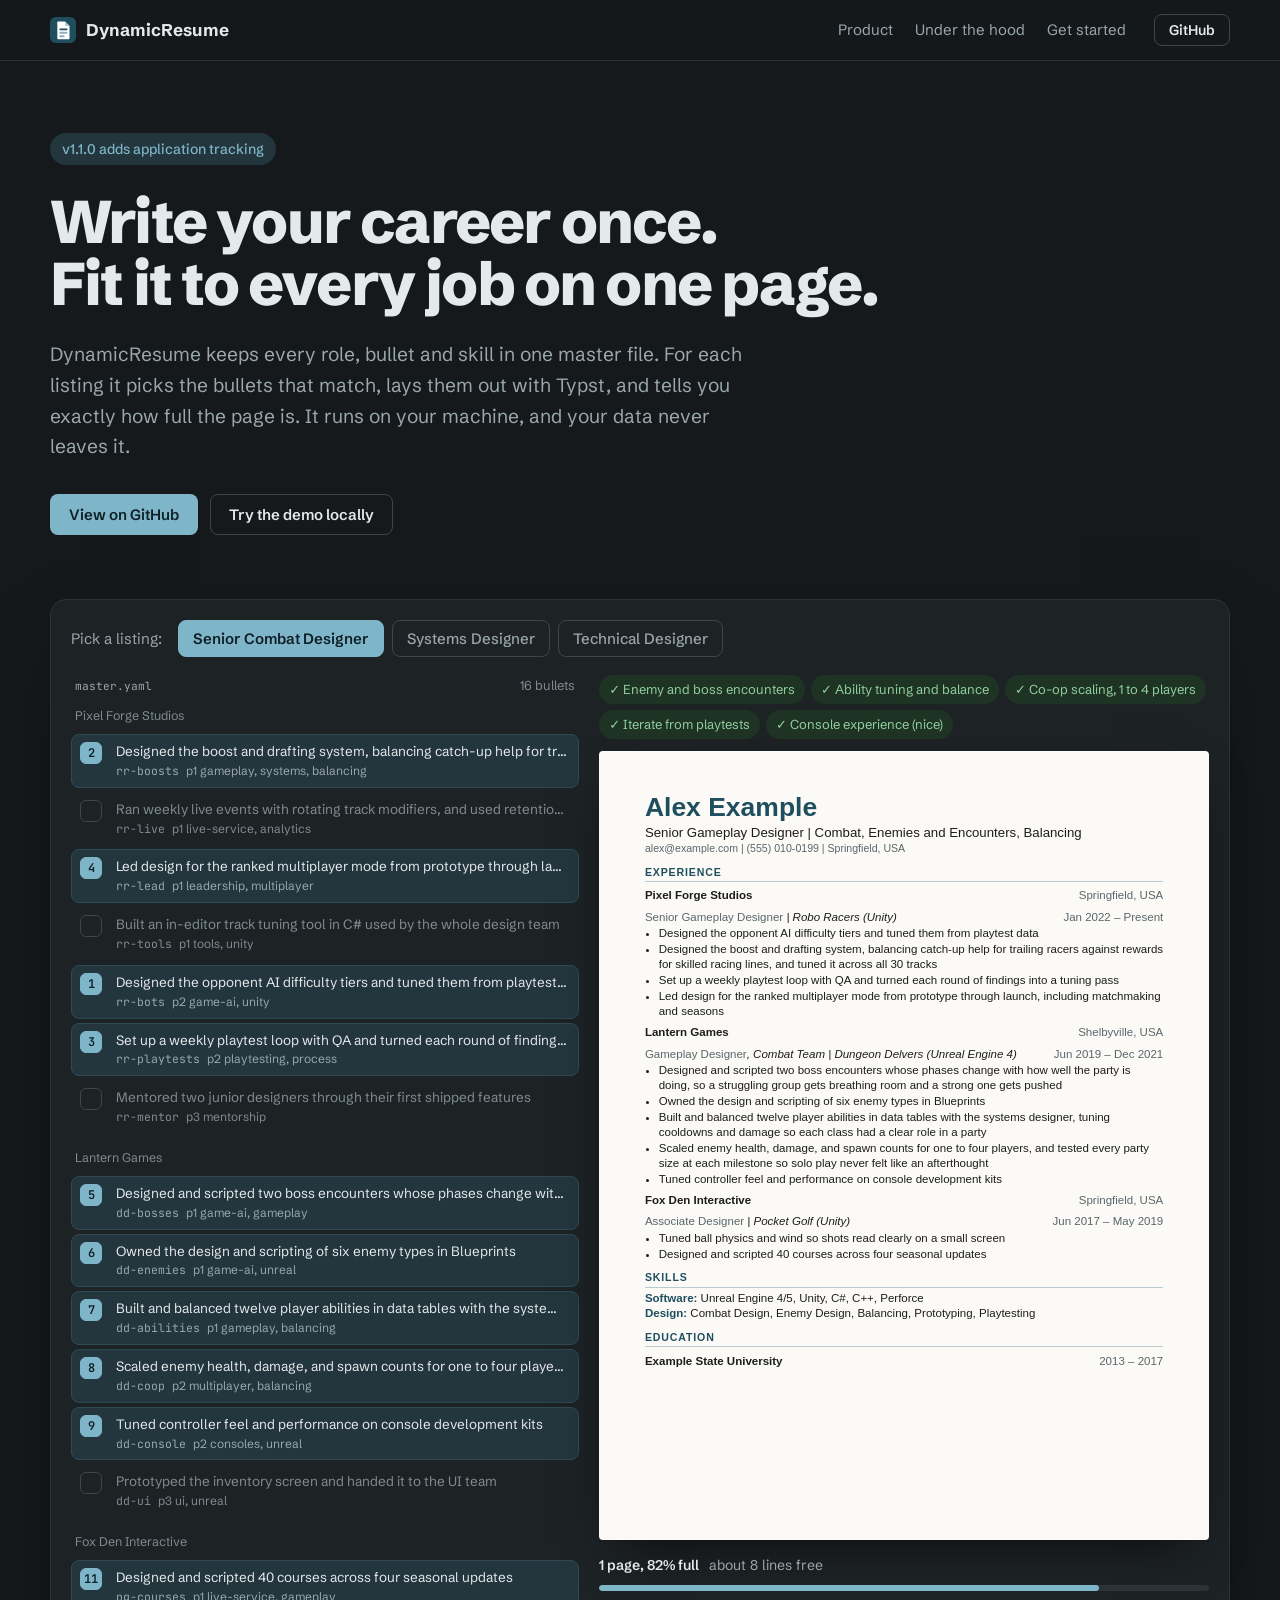
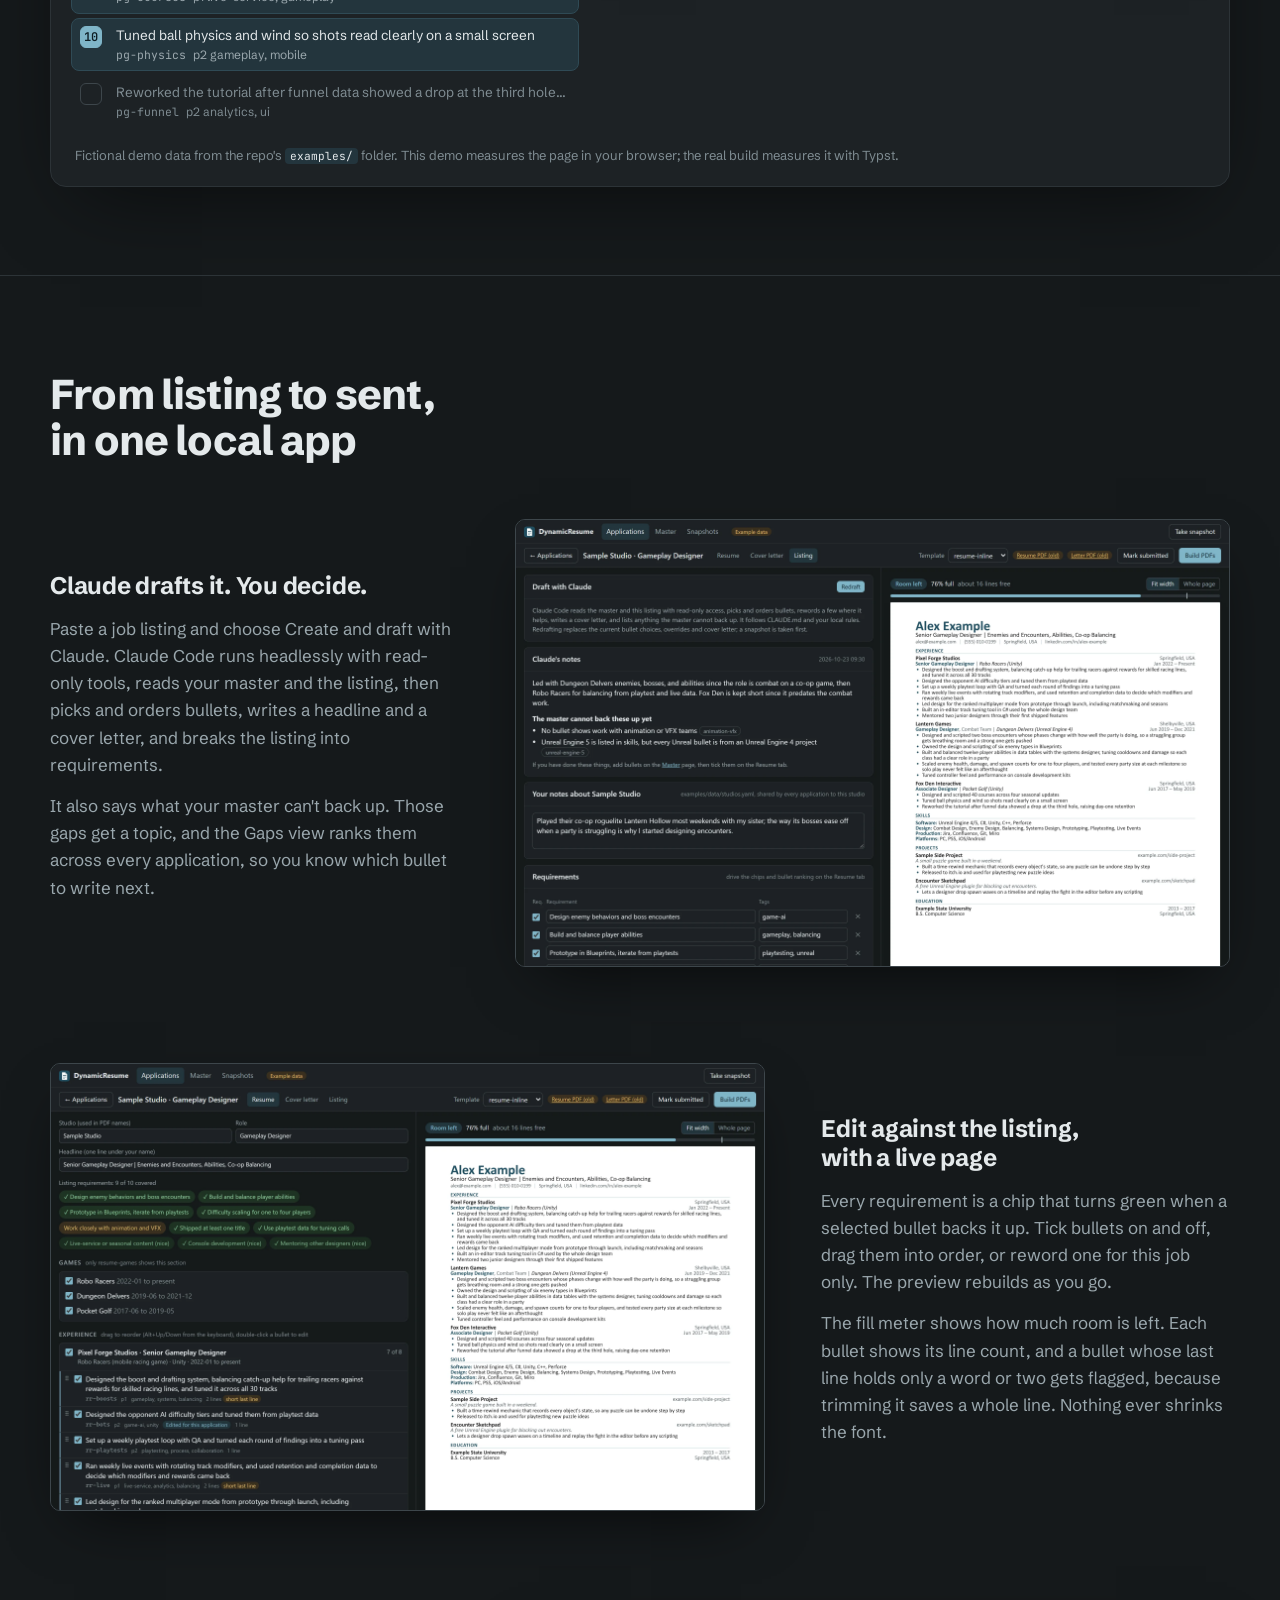
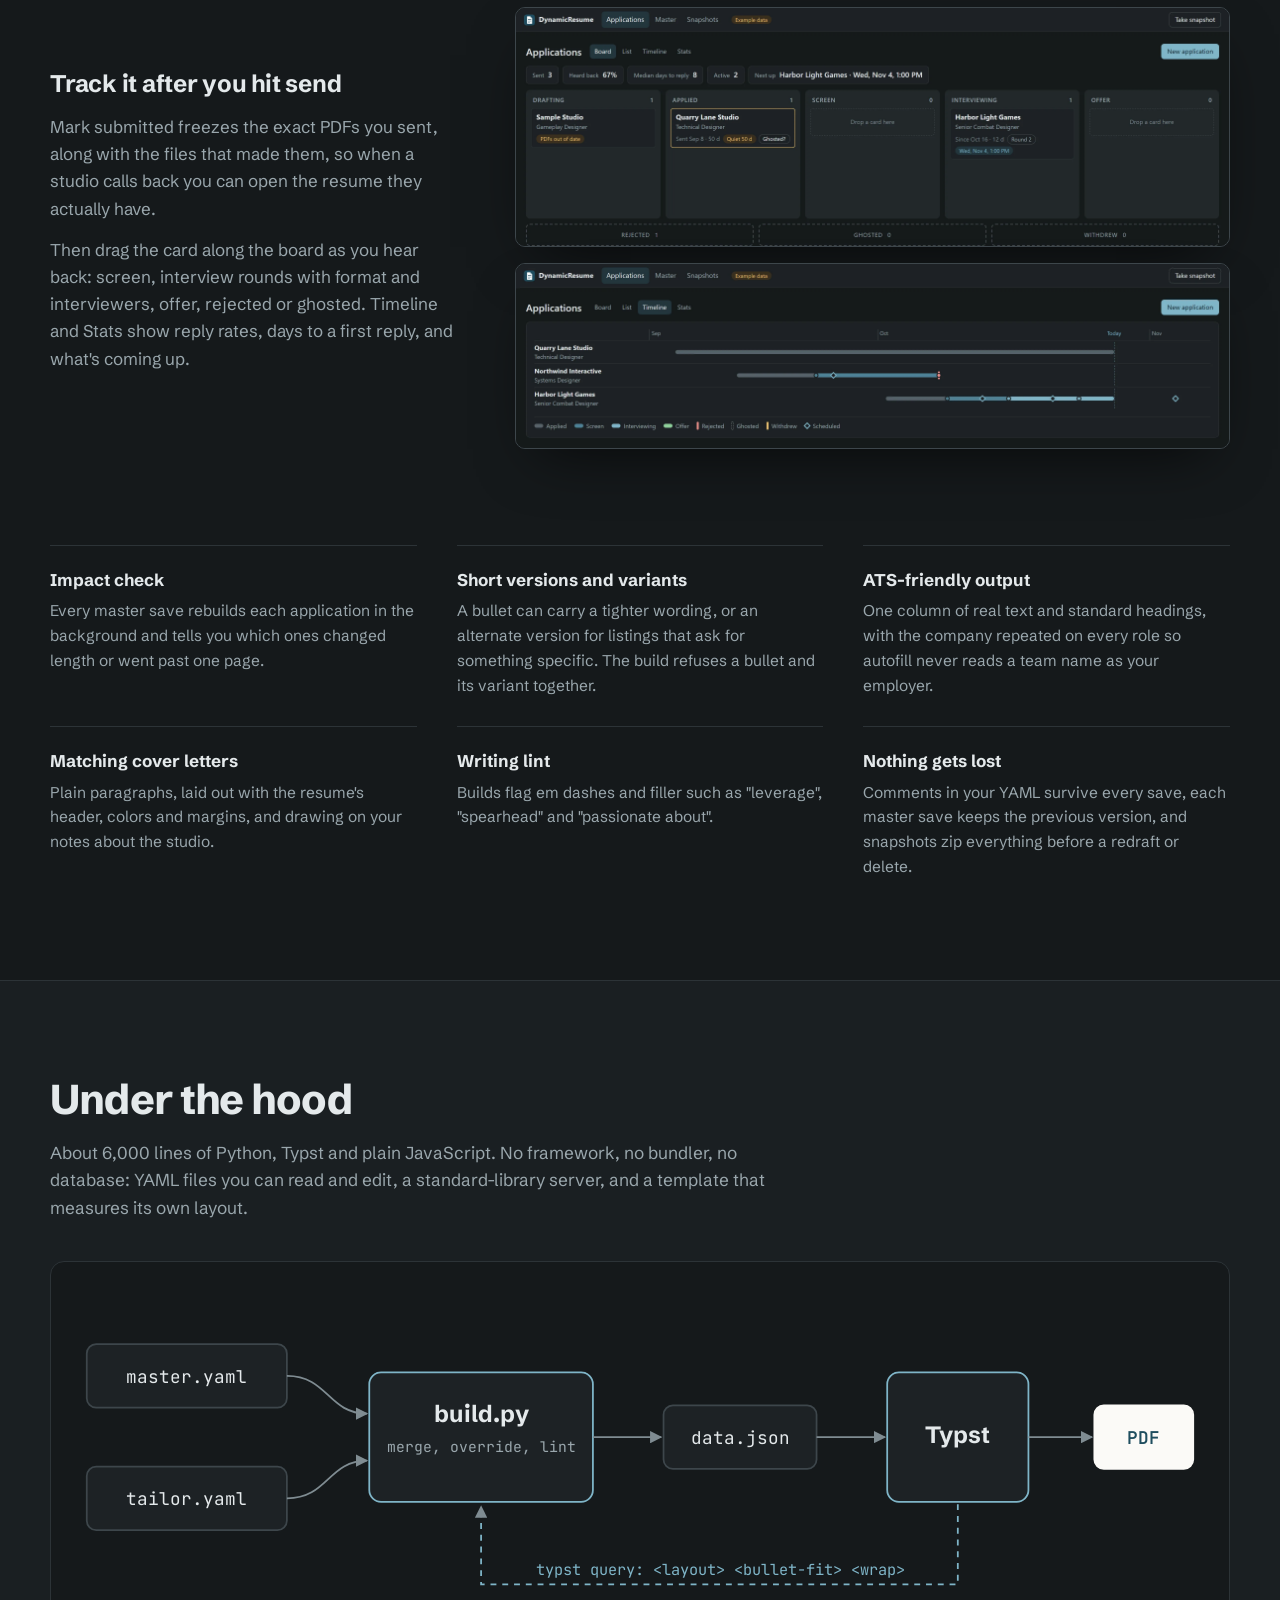
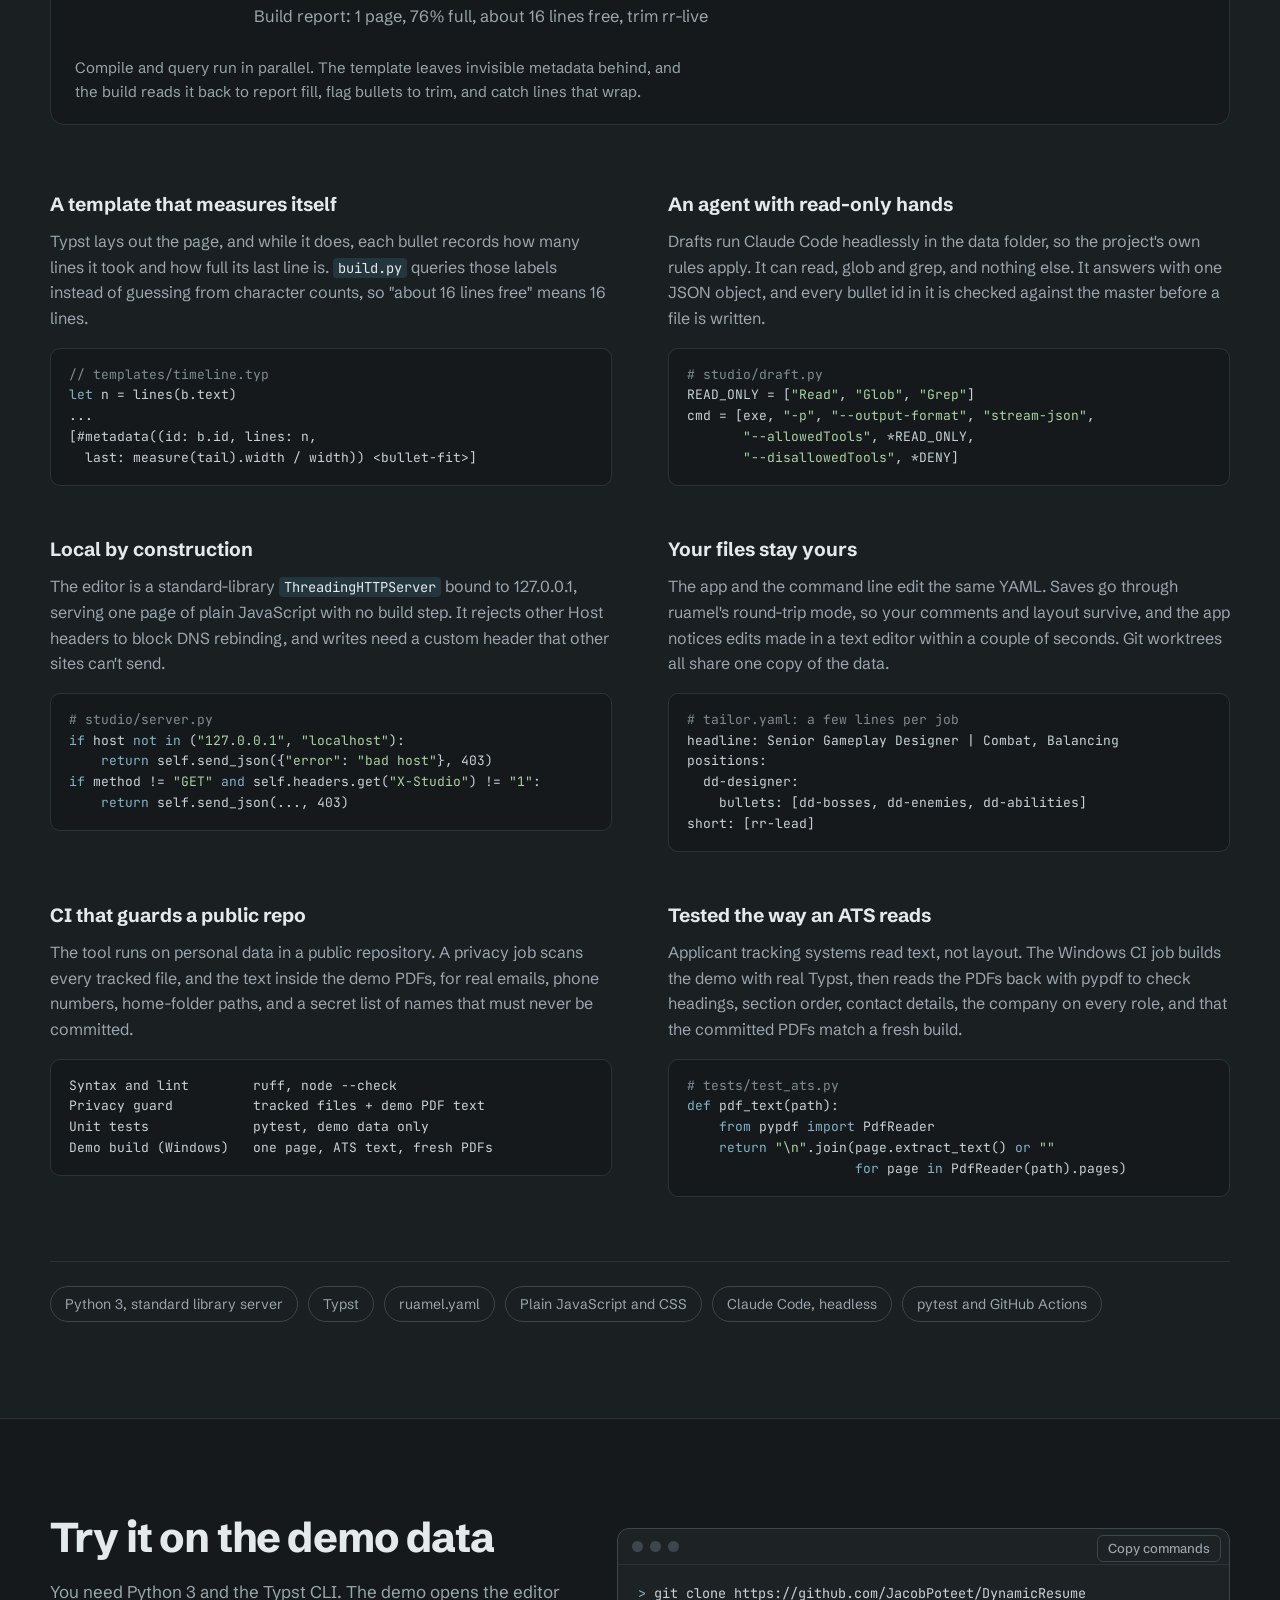
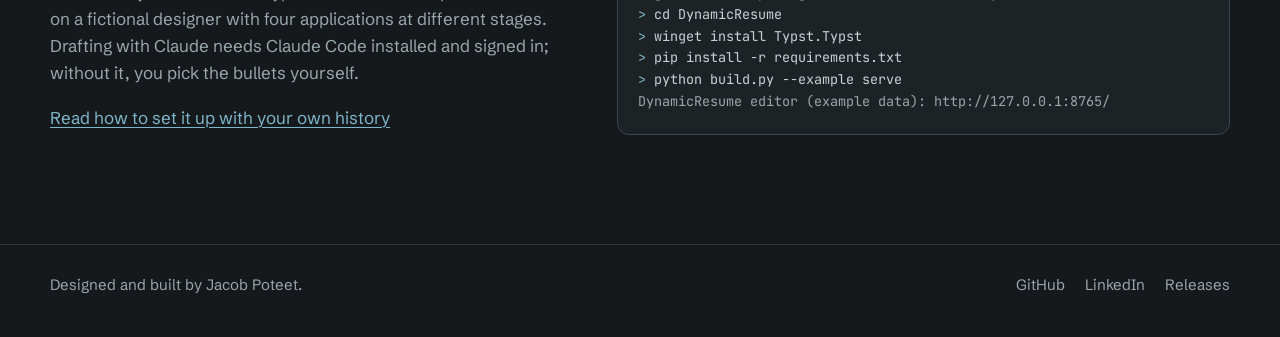
==== commit 811ced80: "Warn about Markdown in cover letters; say letters are plain paragraphs The README promised Markdown," ====
--- a/docs/index.html
+++ b/docs/index.html
@@ -118,7 +118,7 @@
       <div><dt>Impact check</dt><dd>Every master save rebuilds each application in the background and tells you which ones changed length or went past one page.</dd></div>
       <div><dt>Short versions and variants</dt><dd>A bullet can carry a tighter wording, or an alternate version for listings that ask for something specific. The build refuses a bullet and its variant together.</dd></div>
       <div><dt>ATS-friendly output</dt><dd>One column of real text and standard headings, with the company repeated on every role so autofill never reads a team name as your employer.</dd></div>
-      <div><dt>Matching cover letters</dt><dd>Written in Markdown, laid out with the resume's header, colors and margins, and drawing on your notes about the studio.</dd></div>
+      <div><dt>Matching cover letters</dt><dd>Plain paragraphs, laid out with the resume's header, colors and margins, and drawing on your notes about the studio.</dd></div>
       <div><dt>Writing lint</dt><dd>Builds flag em dashes and filler such as "leverage", "spearhead" and "passionate about".</dd></div>
       <div><dt>Nothing gets lost</dt><dd>Comments in your YAML survive every save, each master save keeps the previous version, and snapshots zip everything before a redraft or delete.</dd></div>
     </dl>
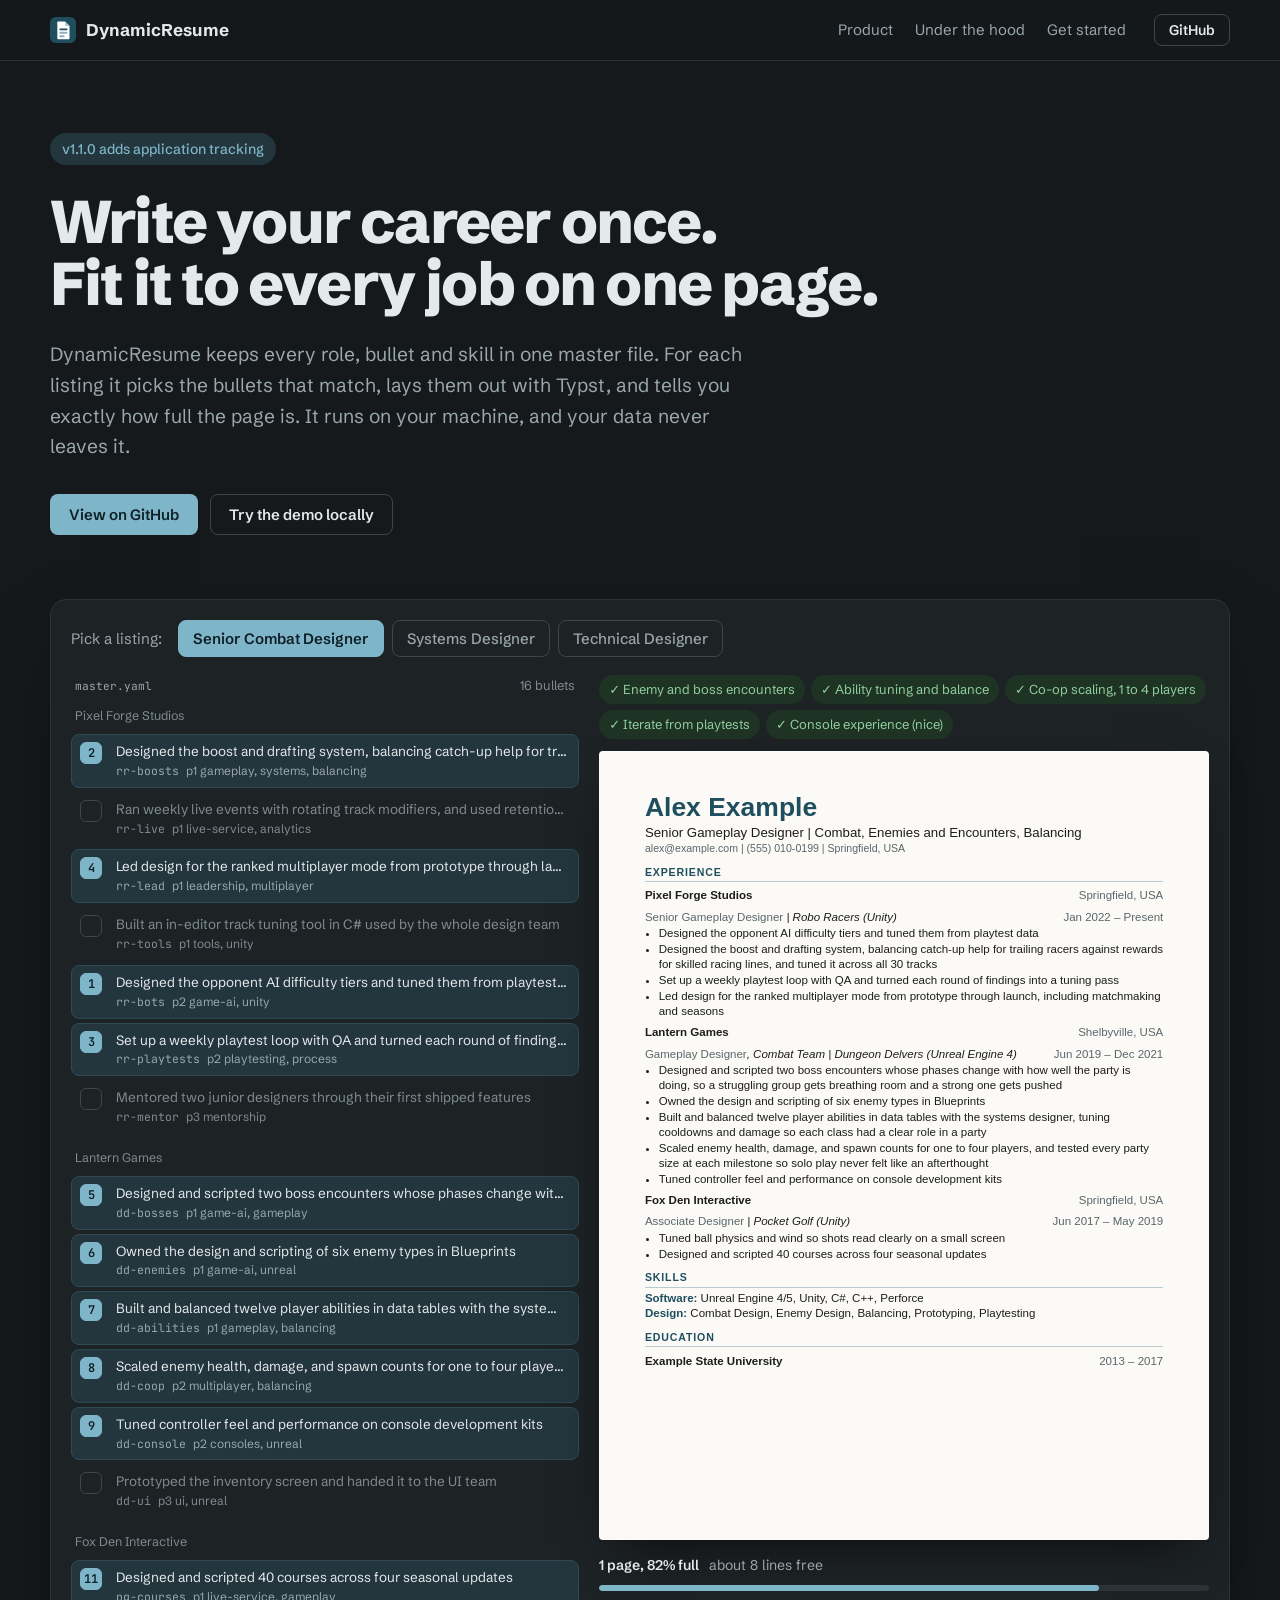
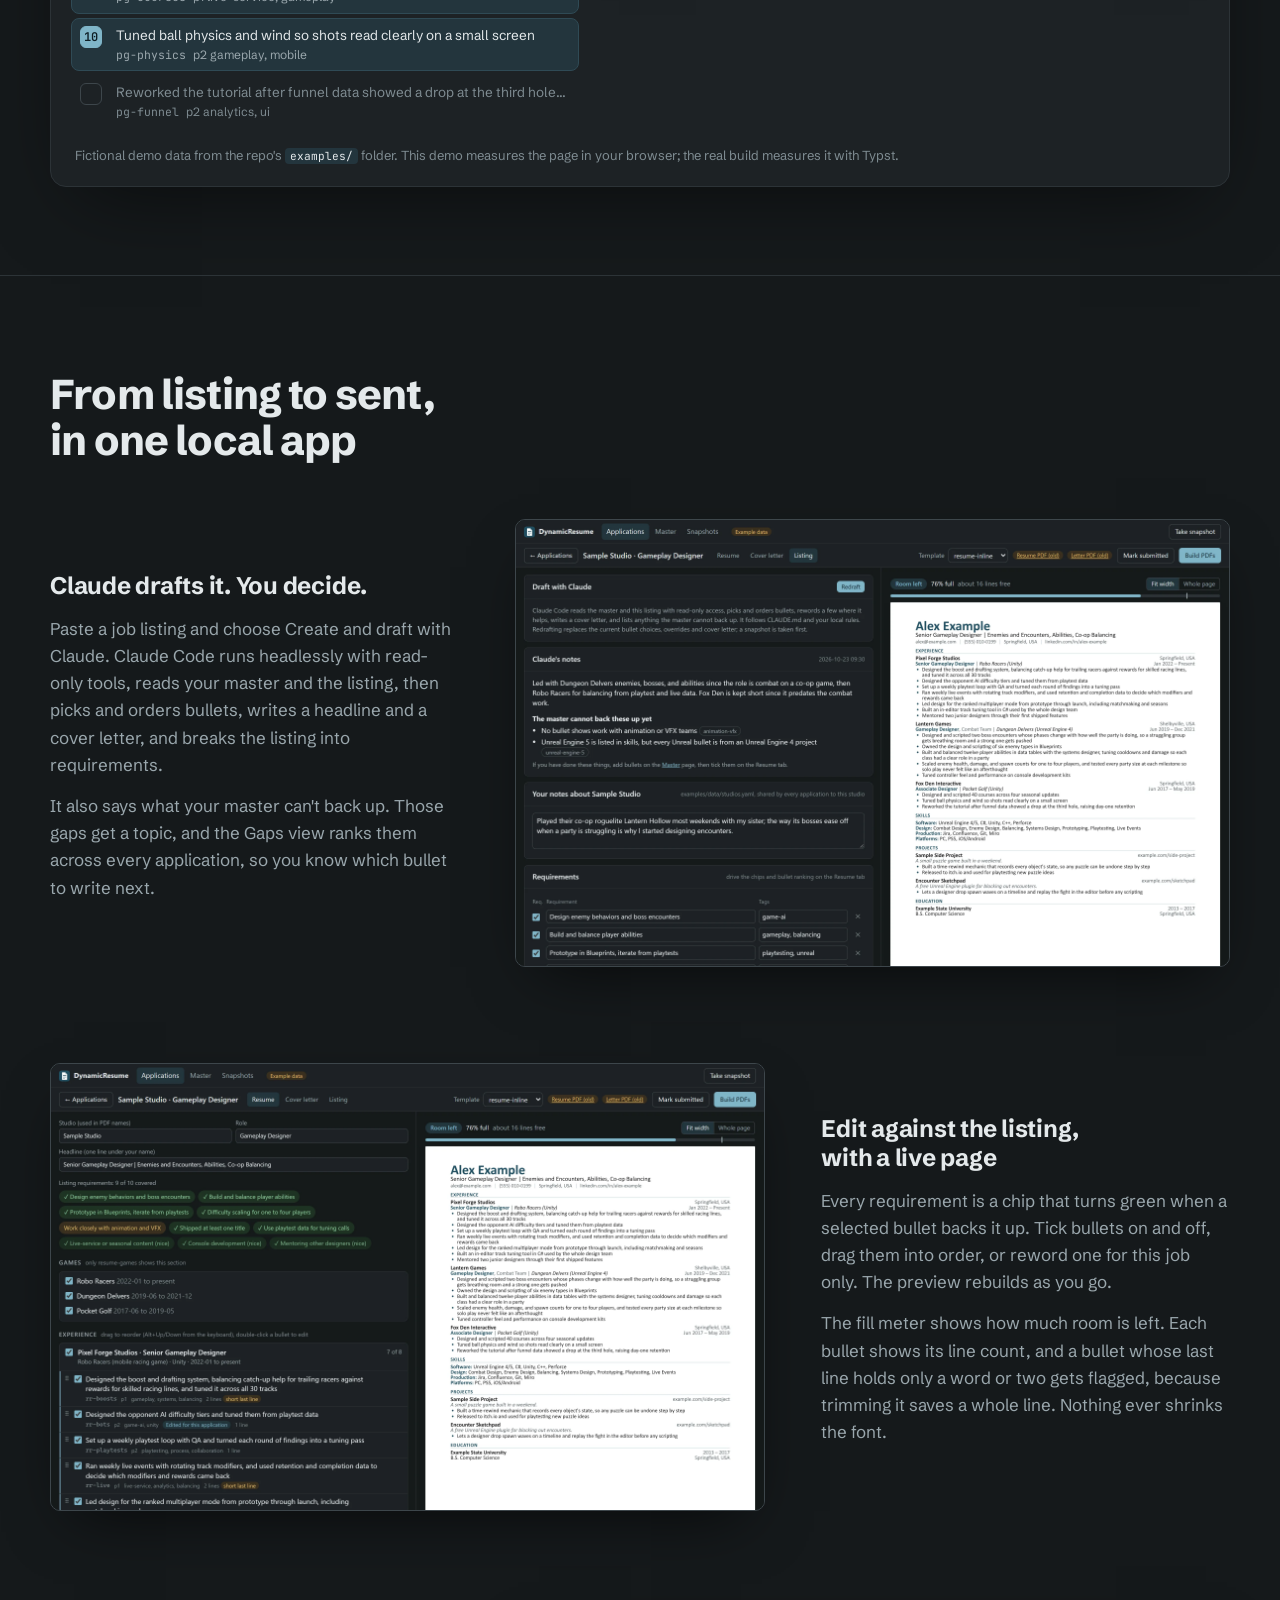
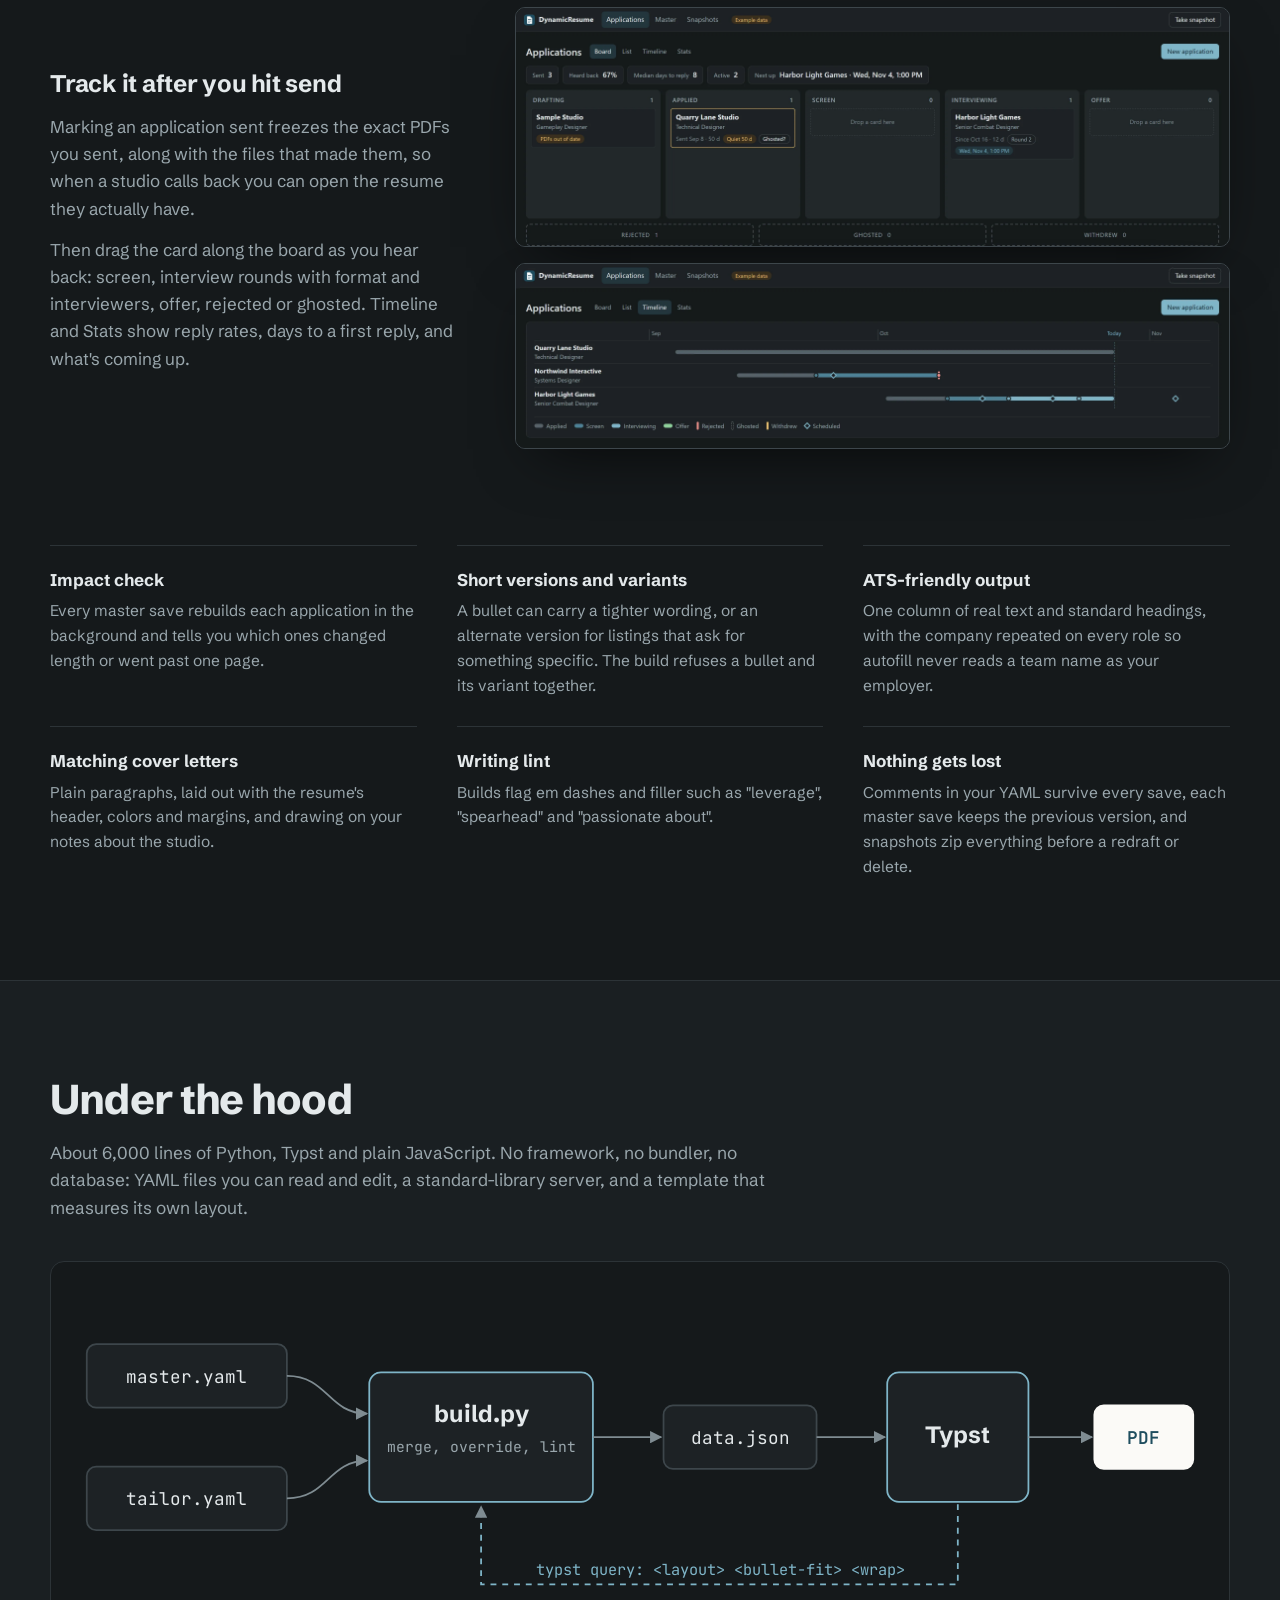
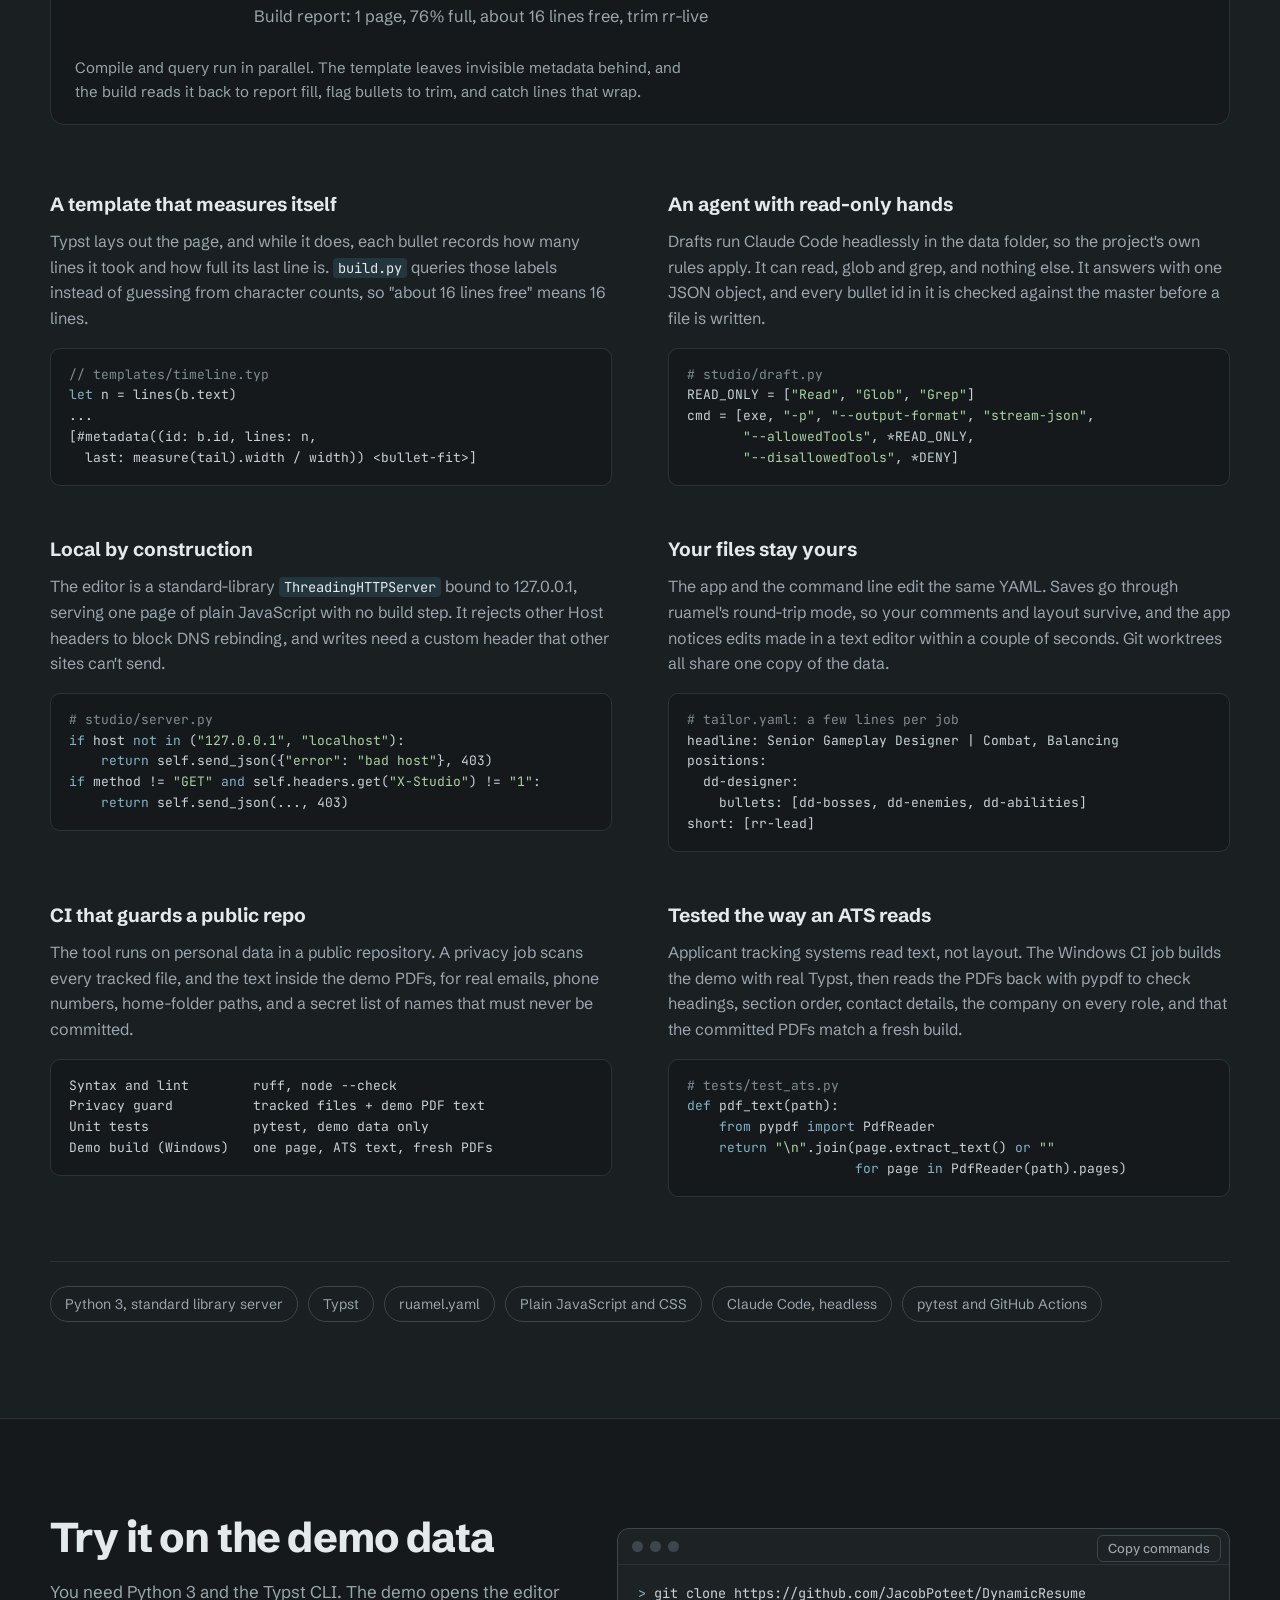
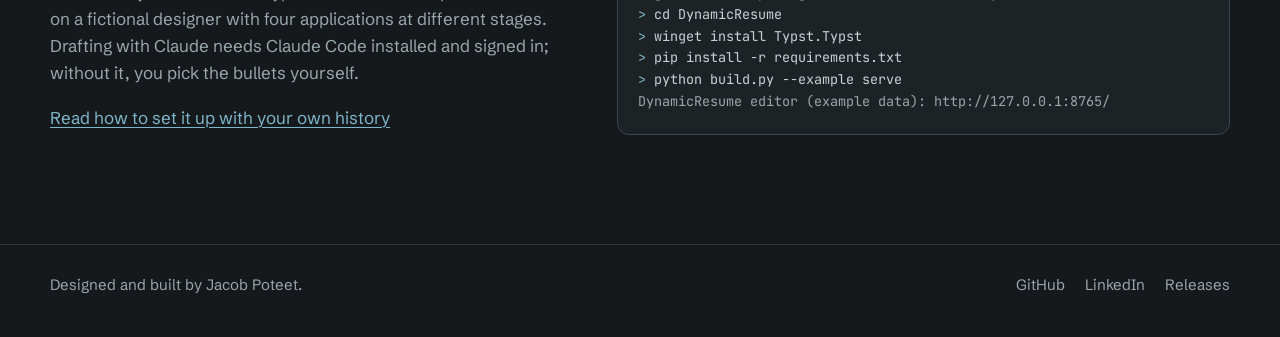
==== commit 55690d31: "Add one Send dialog: rebuild, copy text for forms, open the posting, mark sent Replaces the browser " ====
--- a/docs/index.html
+++ b/docs/index.html
@@ -105,7 +105,7 @@
     <article class="feat">
       <div class="feat-copy">
         <h3>Track it after you hit send</h3>
-        <p>Mark submitted freezes the exact PDFs you sent, along with the files that made them, so when a studio calls back you can open the resume they actually have.</p>
+        <p>Marking an application sent freezes the exact PDFs you sent, along with the files that made them, so when a studio calls back you can open the resume they actually have.</p>
         <p>Then drag the card along the board as you hear back: screen, interview rounds with format and interviewers, offer, rejected or ghosted. Timeline and Stats show reply rates, days to a first reply, and what's coming up.</p>
       </div>
       <div class="shot-stack">
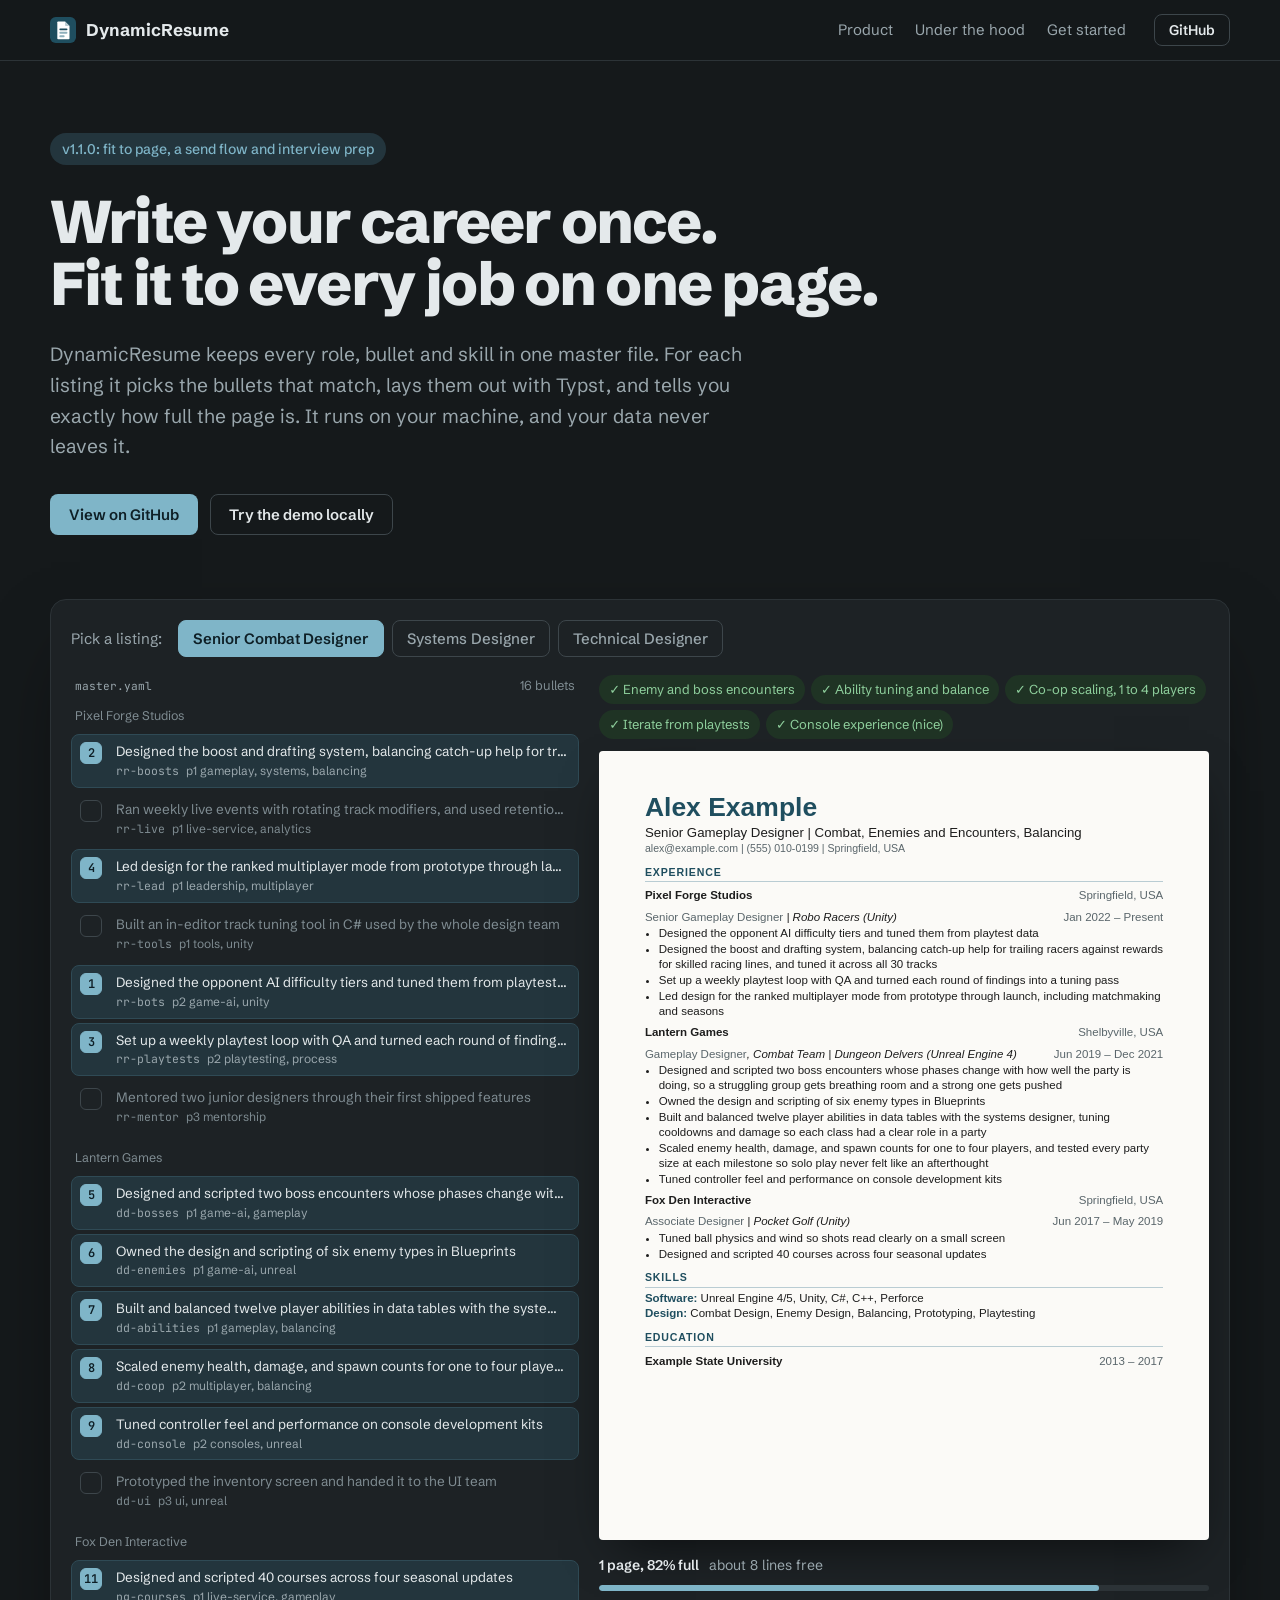
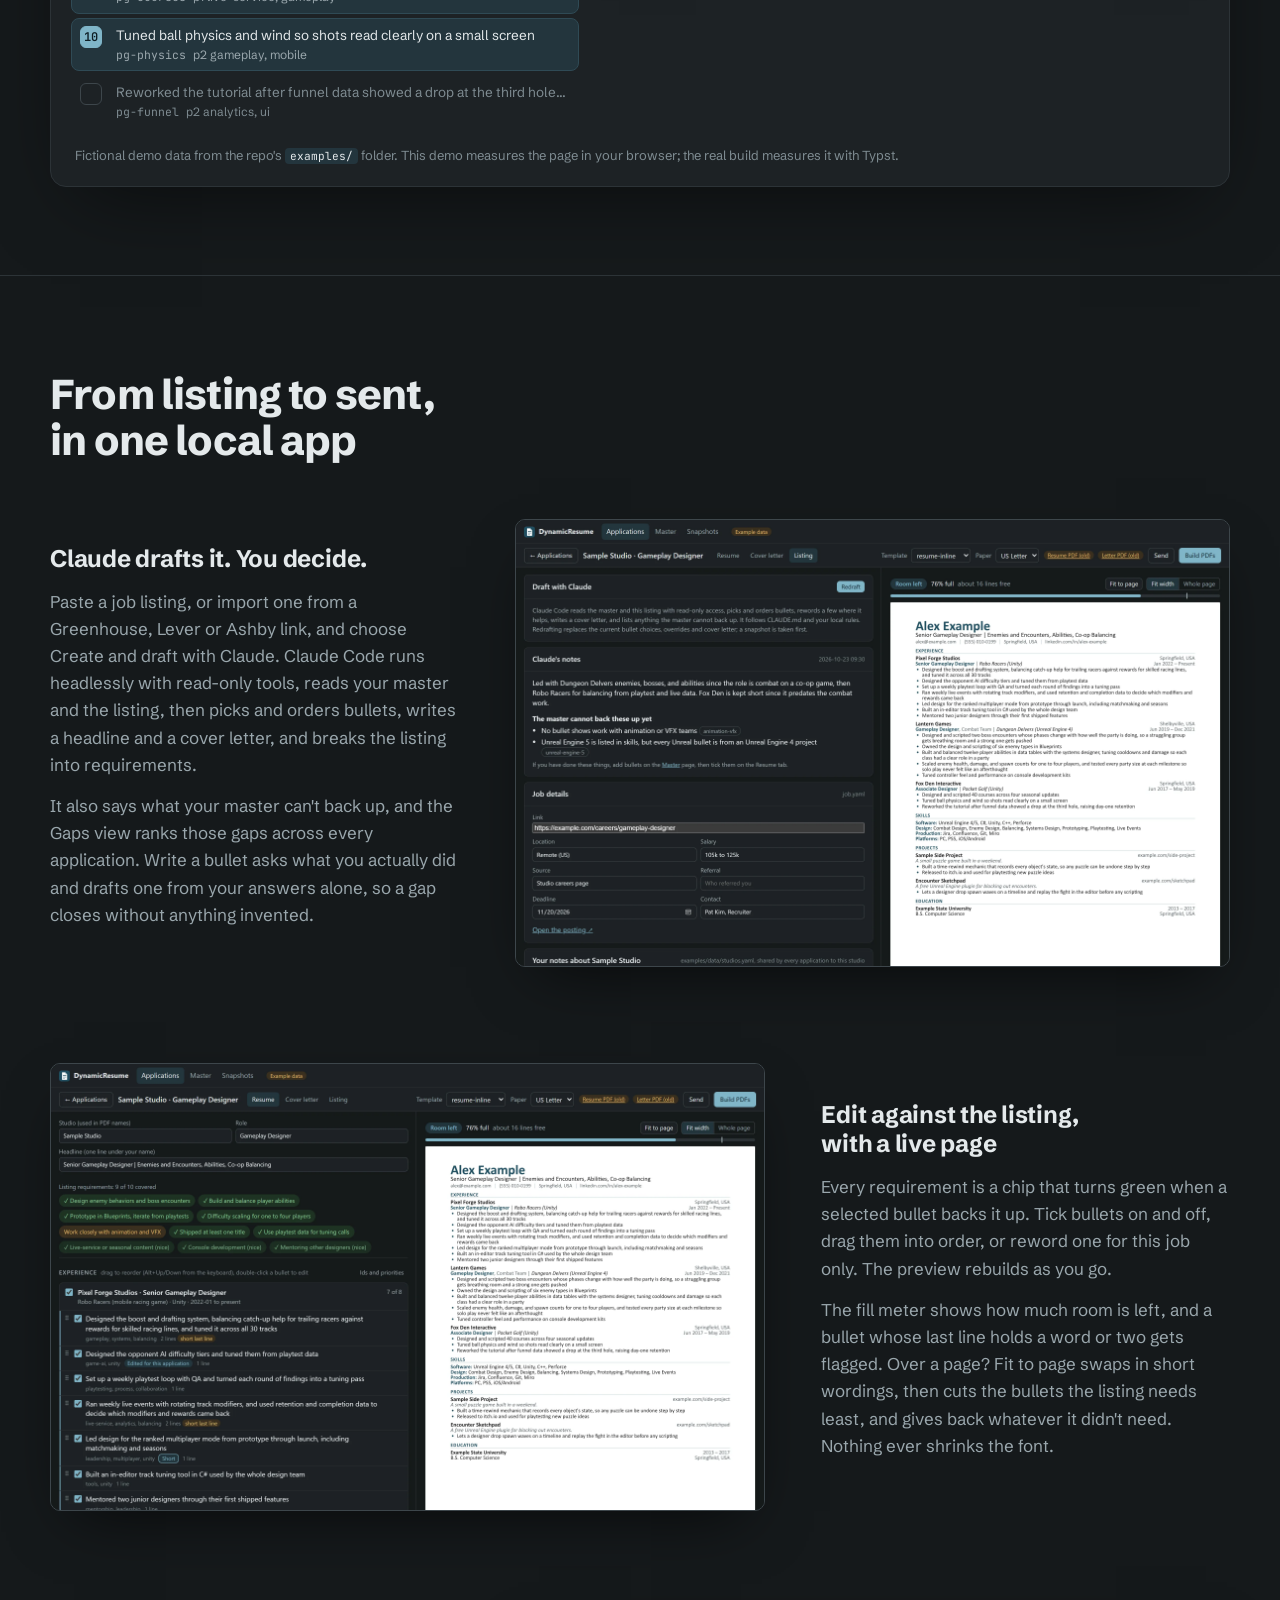
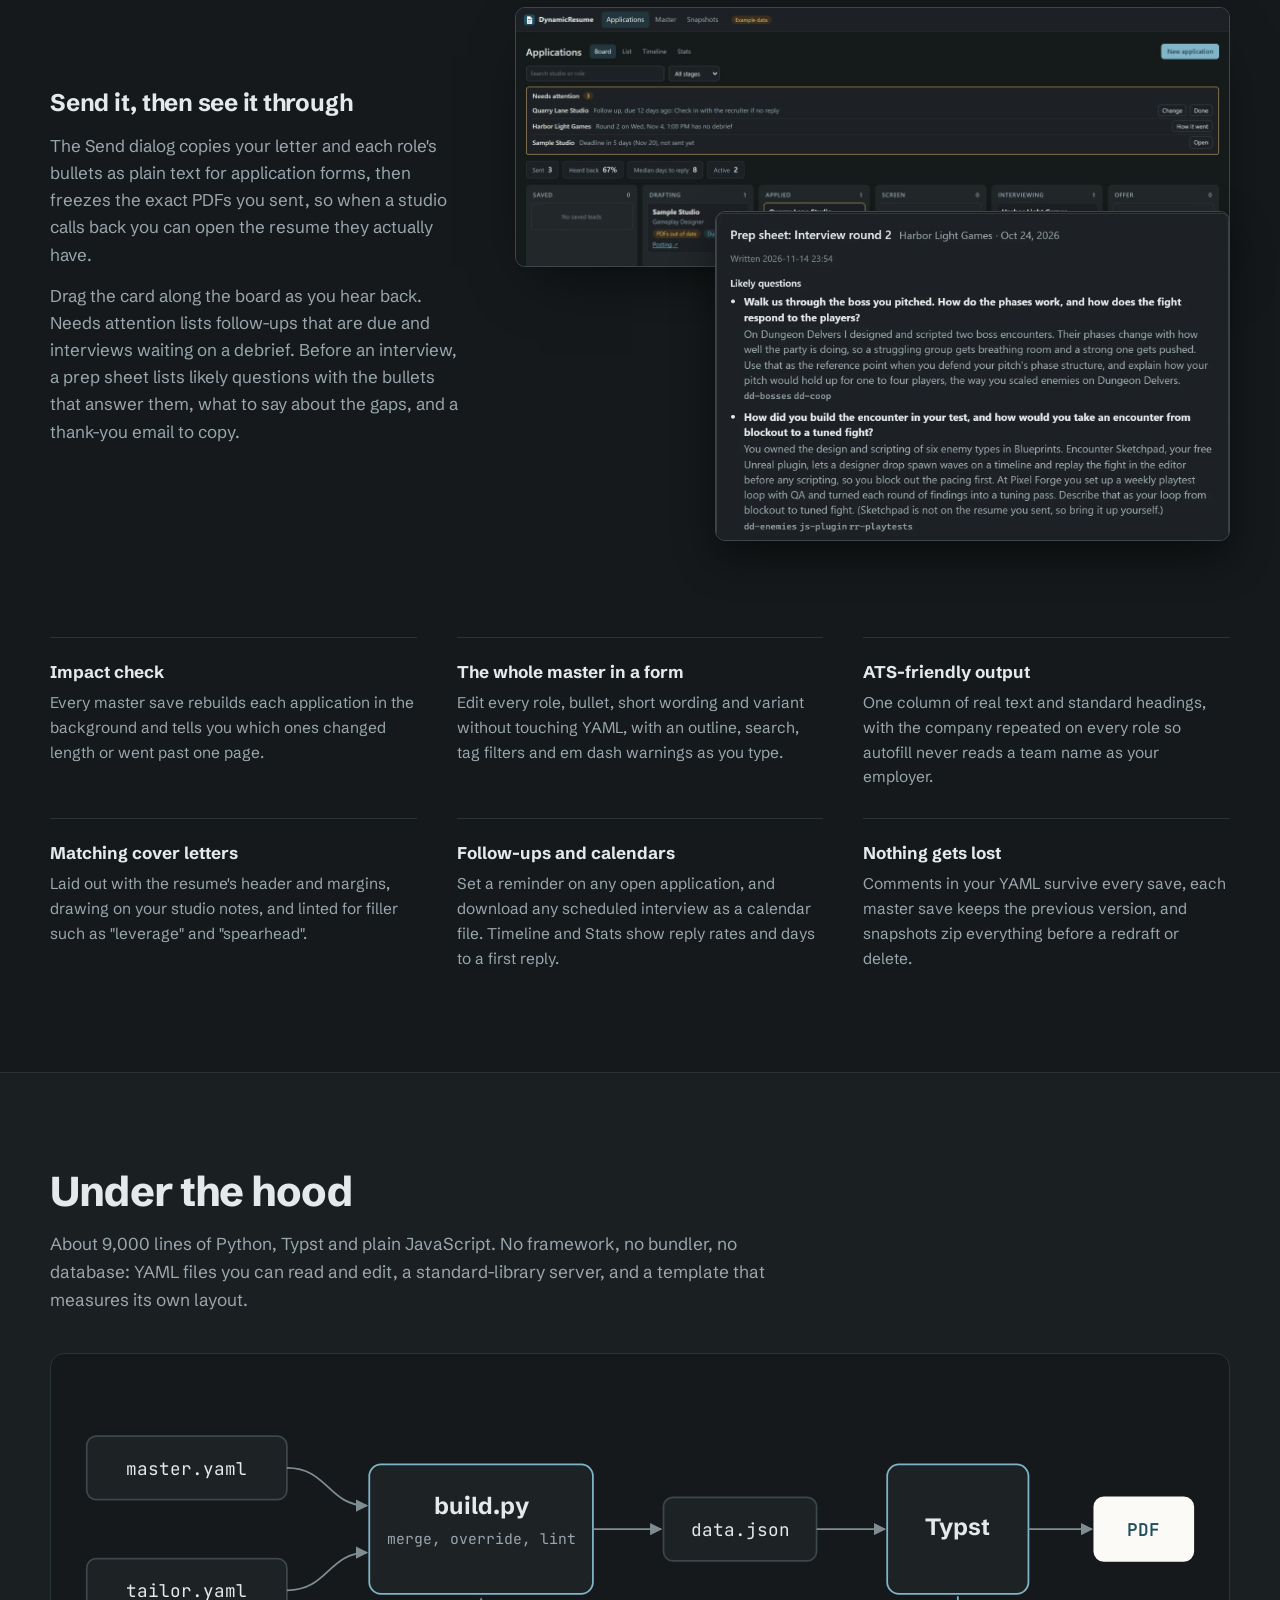
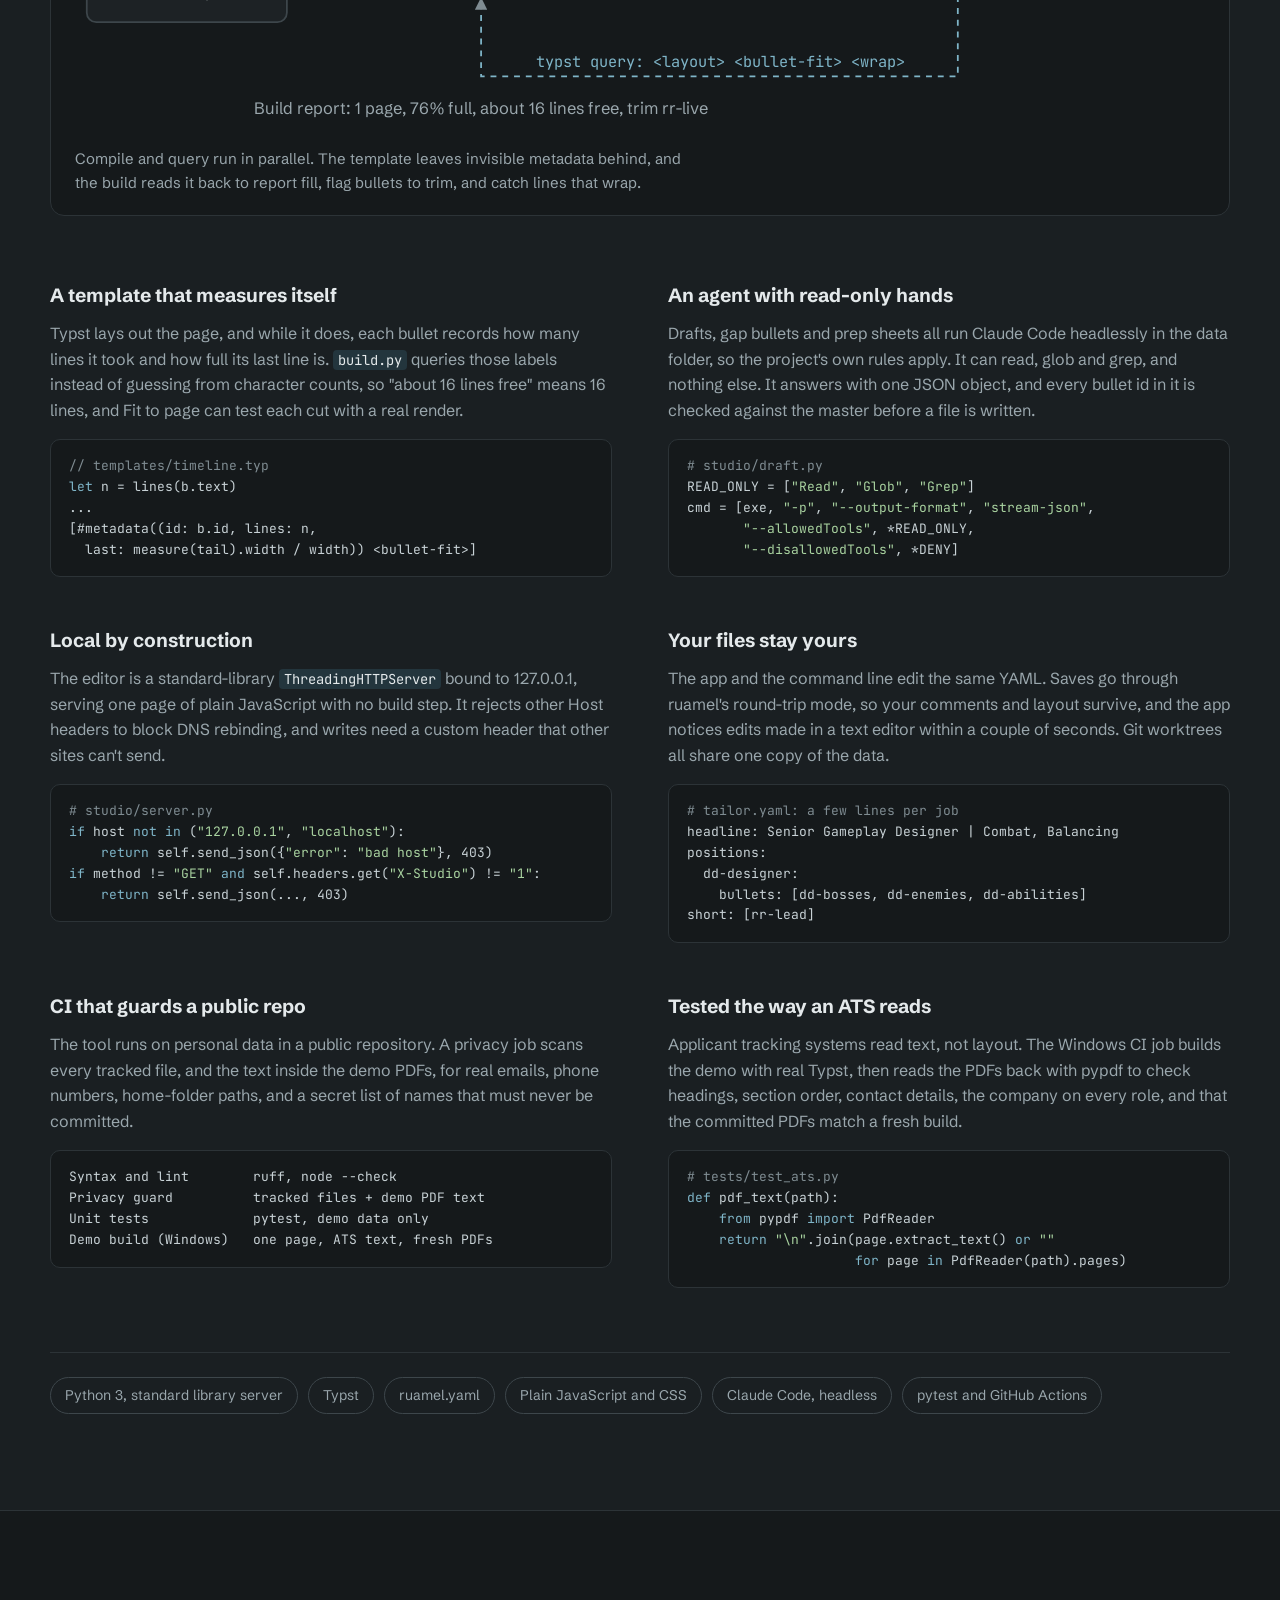
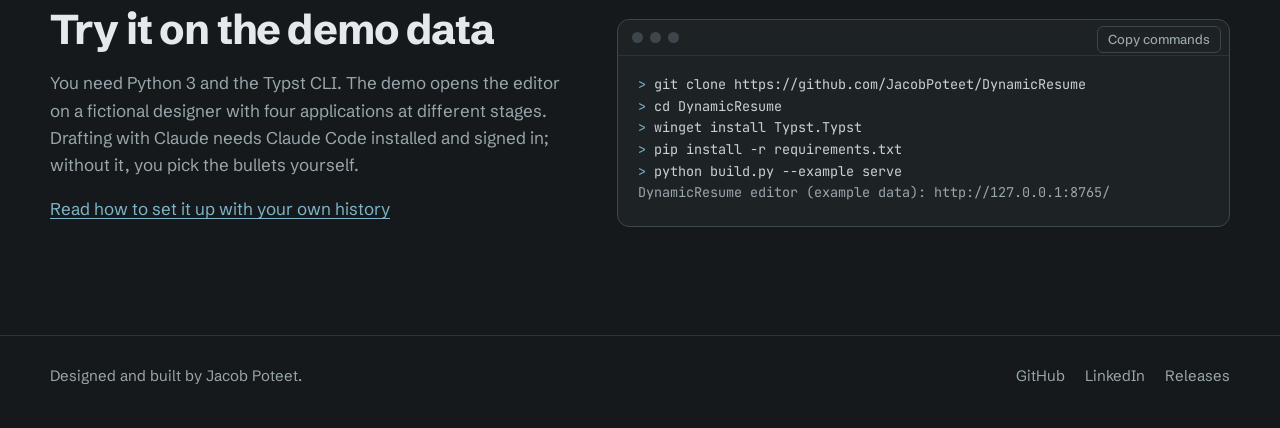
==== commit 207acc3c: "Refresh the project page for v1.1 New screenshots from the demo (the board with Needs attention, the" ====
--- a/docs/index.html
+++ b/docs/index.html
@@ -4,7 +4,7 @@
 <meta charset="utf-8">
 <meta name="viewport" content="width=device-width, initial-scale=1">
 <title>DynamicResume</title>
-<meta name="description" content="Keep your whole career in one YAML file and build a tailored one-page resume and cover letter for every job, with a local editor, Claude drafts, Typst layout and application tracking.">
+<meta name="description" content="Keep your whole career in one YAML file and build a tailored one-page resume and cover letter for every job, with a local editor, Claude drafts, Typst layout, application tracking and interview prep.">
 <meta name="theme-color" content="#15191b">
 <meta property="og:title" content="DynamicResume">
 <meta property="og:description" content="One master file of career data. A tailored, ATS-friendly one-page resume and cover letter for every job.">
@@ -42,7 +42,7 @@
 <section class="hero" id="top">
   <div class="wrap">
     <div class="hero-copy">
-      <a class="release" href="https://github.com/JacobPoteet/DynamicResume/releases/latest">v1.1.0 adds application tracking</a>
+      <a class="release" href="https://github.com/JacobPoteet/DynamicResume/releases/latest">v1.1.0: fit to page, a send flow and interview prep</a>
       <h1>Write your career once.<br>Fit it to every job on one page.</h1>
       <p class="lede">DynamicResume keeps every role, bullet and skill in one master file. For each listing it picks the bullets that match, lays them out with Typst, and tells you exactly how full the page is. It runs on your machine, and your data never leaves it.</p>
       <div class="ctas">
@@ -87,8 +87,8 @@
     <article class="feat">
       <div class="feat-copy">
         <h3>Claude drafts it. You decide.</h3>
-        <p>Paste a job listing and choose Create and draft with Claude. Claude Code runs headlessly with read-only tools, reads your master and the listing, then picks and orders bullets, writes a headline and a cover letter, and breaks the listing into requirements.</p>
-        <p>It also says what your master can't back up. Those gaps get a topic, and the Gaps view ranks them across every application, so you know which bullet to write next.</p>
+        <p>Paste a job listing, or import one from a Greenhouse, Lever or Ashby link, and choose Create and draft with Claude. Claude Code runs headlessly with read-only tools, reads your master and the listing, then picks and orders bullets, writes a headline and a cover letter, and breaks the listing into requirements.</p>
+        <p>It also says what your master can't back up, and the Gaps view ranks those gaps across every application. Write a bullet asks what you actually did and drafts one from your answers alone, so a gap closes without anything invented.</p>
       </div>
       <figure class="shot"><img src="img/listing.webp" width="2880" height="1800" loading="lazy" alt="The Listing tab: Claude's notes on what it led with, two gaps the master cannot back up, studio notes, and the editable requirement list, beside a live resume preview."></figure>
     </article>
@@ -97,29 +97,29 @@
       <div class="feat-copy">
         <h3>Edit against the listing, with a live page</h3>
         <p>Every requirement is a chip that turns green when a selected bullet backs it up. Tick bullets on and off, drag them into order, or reword one for this job only. The preview rebuilds as you go.</p>
-        <p>The fill meter shows how much room is left. Each bullet shows its line count, and a bullet whose last line holds only a word or two gets flagged, because trimming it saves a whole line. Nothing ever shrinks the font.</p>
-      </div>
-      <figure class="shot"><img src="img/resume.webp" width="2880" height="1800" loading="lazy" alt="The Resume tab: nine of ten listing requirements covered, bullets with ids, priorities, tags and line counts, and a live one-page preview that is 76 percent full."></figure>
+        <p>The fill meter shows how much room is left, and a bullet whose last line holds a word or two gets flagged. Over a page? Fit to page swaps in short wordings, then cuts the bullets the listing needs least, and gives back whatever it didn't need. Nothing ever shrinks the font.</p>
+      </div>
+      <figure class="shot"><img src="img/resume.webp" width="2880" height="1800" loading="lazy" alt="The Resume tab: nine of ten listing requirements covered, bullets with tags and line counts, a Fit to page button, and a live one-page preview that is 76 percent full."></figure>
     </article>
 
     <article class="feat">
       <div class="feat-copy">
-        <h3>Track it after you hit send</h3>
-        <p>Marking an application sent freezes the exact PDFs you sent, along with the files that made them, so when a studio calls back you can open the resume they actually have.</p>
-        <p>Then drag the card along the board as you hear back: screen, interview rounds with format and interviewers, offer, rejected or ghosted. Timeline and Stats show reply rates, days to a first reply, and what's coming up.</p>
+        <h3>Send it, then see it through</h3>
+        <p>The Send dialog copies your letter and each role's bullets as plain text for application forms, then freezes the exact PDFs you sent, so when a studio calls back you can open the resume they actually have.</p>
+        <p>Drag the card along the board as you hear back. Needs attention lists follow-ups that are due and interviews waiting on a debrief. Before an interview, a prep sheet lists likely questions with the bullets that answer them, what to say about the gaps, and a thank-you email to copy.</p>
       </div>
       <div class="shot-stack">
-        <figure class="shot"><img src="img/board.webp" width="2880" height="960" loading="lazy" alt="The application board with Drafting, Applied, Screen, Interviewing and Offer columns, a quiet card offering Ghosted, and a scheduled second-round interview."></figure>
-        <figure class="shot"><img src="img/timeline.webp" width="2880" height="744" loading="lazy" alt="The timeline: three applications drawn across September to November, with stage changes, scheduled interviews and a rejection."></figure>
+        <figure class="shot"><img src="img/board.webp" width="2880" height="1040" loading="lazy" alt="The application board: a Needs attention strip with a due follow-up, a missing debrief and a deadline, reply stats, and cards in Drafting, Applied and Interviewing."></figure>
+        <figure class="shot shot-inset"><img src="img/prep.webp" width="1360" height="870" loading="lazy" alt="A prep sheet for a second-round interview: likely questions, each with talking points and the ids of the bullets that answer it."></figure>
       </div>
     </article>
 
     <dl class="more">
       <div><dt>Impact check</dt><dd>Every master save rebuilds each application in the background and tells you which ones changed length or went past one page.</dd></div>
-      <div><dt>Short versions and variants</dt><dd>A bullet can carry a tighter wording, or an alternate version for listings that ask for something specific. The build refuses a bullet and its variant together.</dd></div>
+      <div><dt>The whole master in a form</dt><dd>Edit every role, bullet, short wording and variant without touching YAML, with an outline, search, tag filters and em dash warnings as you type.</dd></div>
       <div><dt>ATS-friendly output</dt><dd>One column of real text and standard headings, with the company repeated on every role so autofill never reads a team name as your employer.</dd></div>
-      <div><dt>Matching cover letters</dt><dd>Plain paragraphs, laid out with the resume's header, colors and margins, and drawing on your notes about the studio.</dd></div>
-      <div><dt>Writing lint</dt><dd>Builds flag em dashes and filler such as "leverage", "spearhead" and "passionate about".</dd></div>
+      <div><dt>Matching cover letters</dt><dd>Laid out with the resume's header and margins, drawing on your studio notes, and linted for filler such as "leverage" and "spearhead".</dd></div>
+      <div><dt>Follow-ups and calendars</dt><dd>Set a reminder on any open application, and download any scheduled interview as a calendar file. Timeline and Stats show reply rates and days to a first reply.</dd></div>
       <div><dt>Nothing gets lost</dt><dd>Comments in your YAML survive every save, each master save keeps the previous version, and snapshots zip everything before a redraft or delete.</dd></div>
     </dl>
   </div>
@@ -129,7 +129,7 @@
 <section class="hood" id="hood">
   <div class="wrap">
     <h2 class="sec">Under the hood</h2>
-    <p class="sec-lede">About 6,000 lines of Python, Typst and plain JavaScript. No framework, no bundler, no database: YAML files you can read and edit, a standard-library server, and a template that measures its own layout.</p>
+    <p class="sec-lede">About 9,000 lines of Python, Typst and plain JavaScript. No framework, no bundler, no database: YAML files you can read and edit, a standard-library server, and a template that measures its own layout.</p>
 
     <figure class="pipe" aria-labelledby="pipe-cap">
       <svg viewBox="0 0 960 300" role="img" aria-labelledby="pipe-title pipe-desc">
@@ -159,7 +159,7 @@
     <div class="notes">
       <article class="note">
         <h3>A template that measures itself</h3>
-        <p>Typst lays out the page, and while it does, each bullet records how many lines it took and how full its last line is. <code>build.py</code> queries those labels instead of guessing from character counts, so "about 16 lines free" means 16 lines.</p>
+        <p>Typst lays out the page, and while it does, each bullet records how many lines it took and how full its last line is. <code>build.py</code> queries those labels instead of guessing from character counts, so "about 16 lines free" means 16 lines, and Fit to page can test each cut with a real render.</p>
 <pre><code><span class="c">// templates/timeline.typ</span>
 <span class="k">let</span> n = lines(b.text)
 ...
@@ -169,7 +169,7 @@
 
       <article class="note">
         <h3>An agent with read-only hands</h3>
-        <p>Drafts run Claude Code headlessly in the data folder, so the project's own rules apply. It can read, glob and grep, and nothing else. It answers with one JSON object, and every bullet id in it is checked against the master before a file is written.</p>
+        <p>Drafts, gap bullets and prep sheets all run Claude Code headlessly in the data folder, so the project's own rules apply. It can read, glob and grep, and nothing else. It answers with one JSON object, and every bullet id in it is checked against the master before a file is written.</p>
 <pre><code><span class="c"># studio/draft.py</span>
 READ_ONLY = [<span class="s">"Read"</span>, <span class="s">"Glob"</span>, <span class="s">"Grep"</span>]
 cmd = [exe, <span class="s">"-p"</span>, <span class="s">"--output-format"</span>, <span class="s">"stream-json"</span>,
--- a/docs/assets/site.css
+++ b/docs/assets/site.css
@@ -182,6 +182,7 @@
 .feat p { color: var(--muted); margin: 0 0 14px; }
 .shot { margin: 0; border-radius: 10px; overflow: hidden; border: 1px solid var(--line-strong); box-shadow: 0 24px 60px -24px rgba(0, 0, 0, 0.7); }
 .shot-stack { display: grid; gap: 16px; }
+.shot-inset { width: 72%; justify-self: end; margin-top: -72px; box-shadow: 0 18px 40px rgb(0 0 0 / 0.45); }
 
 .more { display: grid; grid-template-columns: repeat(3, minmax(0, 1fr)); gap: 0 40px; margin: 0; }
 .more div { border-top: 1px solid var(--line); padding: 20px 0 28px; }
@@ -271,6 +272,7 @@
   .tailor { margin-top: 44px; padding: 14px; border-radius: 12px; }
   .listings button { padding: 9px 11px; font-size: 14px; }
   .more { grid-template-columns: 1fr; }
+  .shot-inset { width: 100%; margin-top: 0; }
   .tour, .hood, .start { padding: 64px 0; }
   .tour .sec { margin-bottom: 36px; }
   .copy { display: none; }
